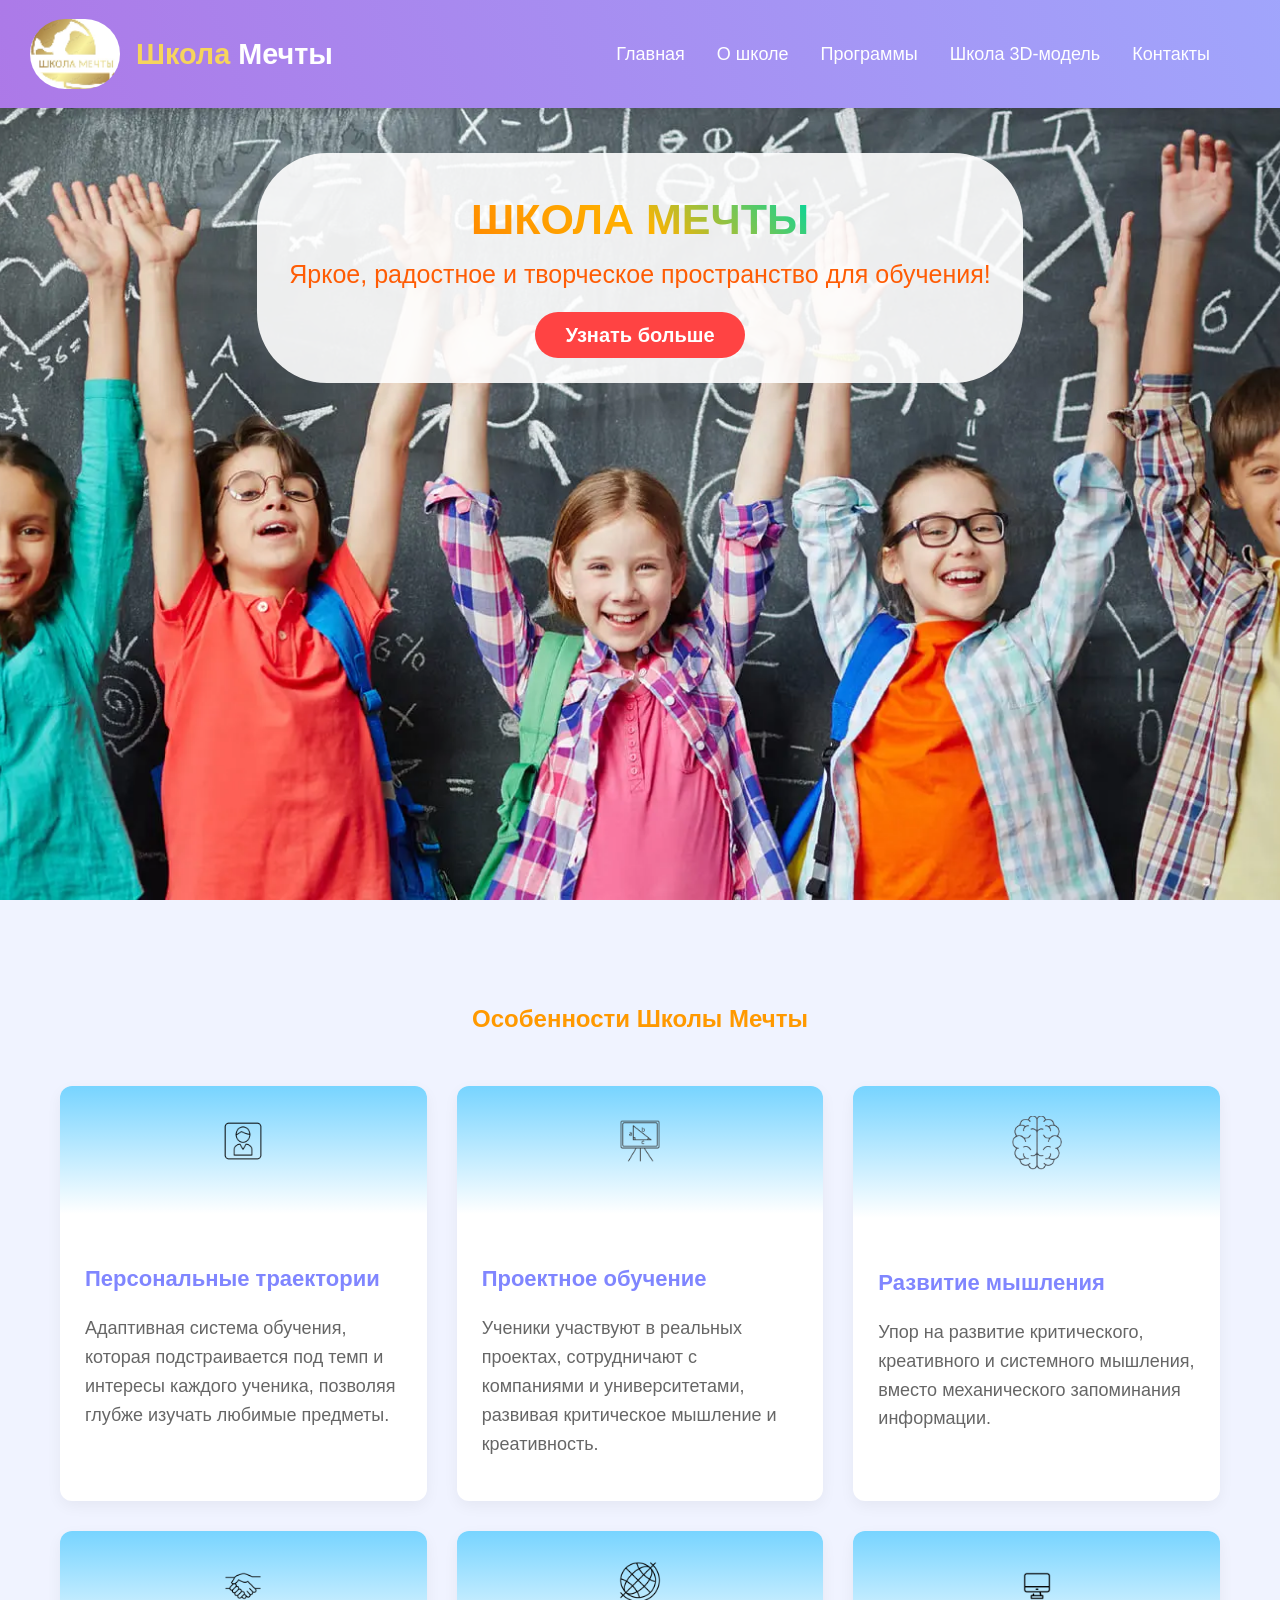
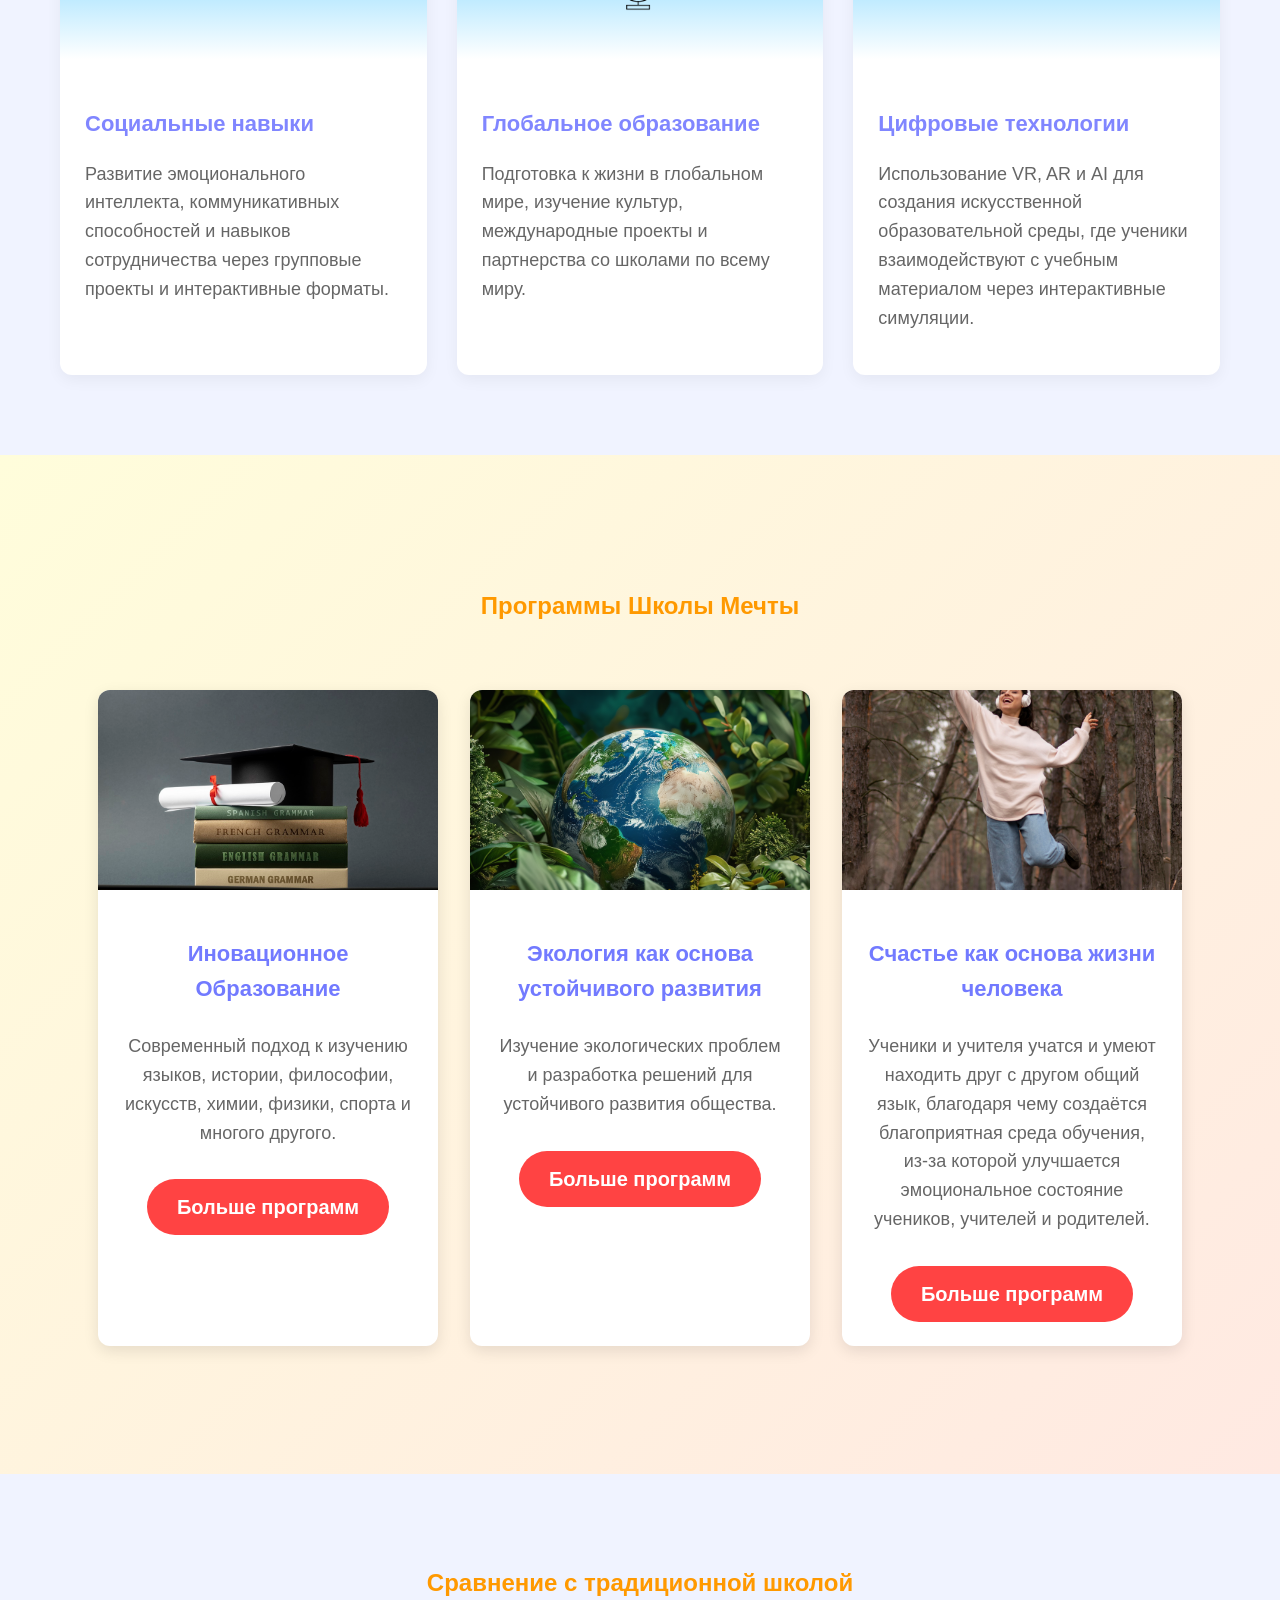
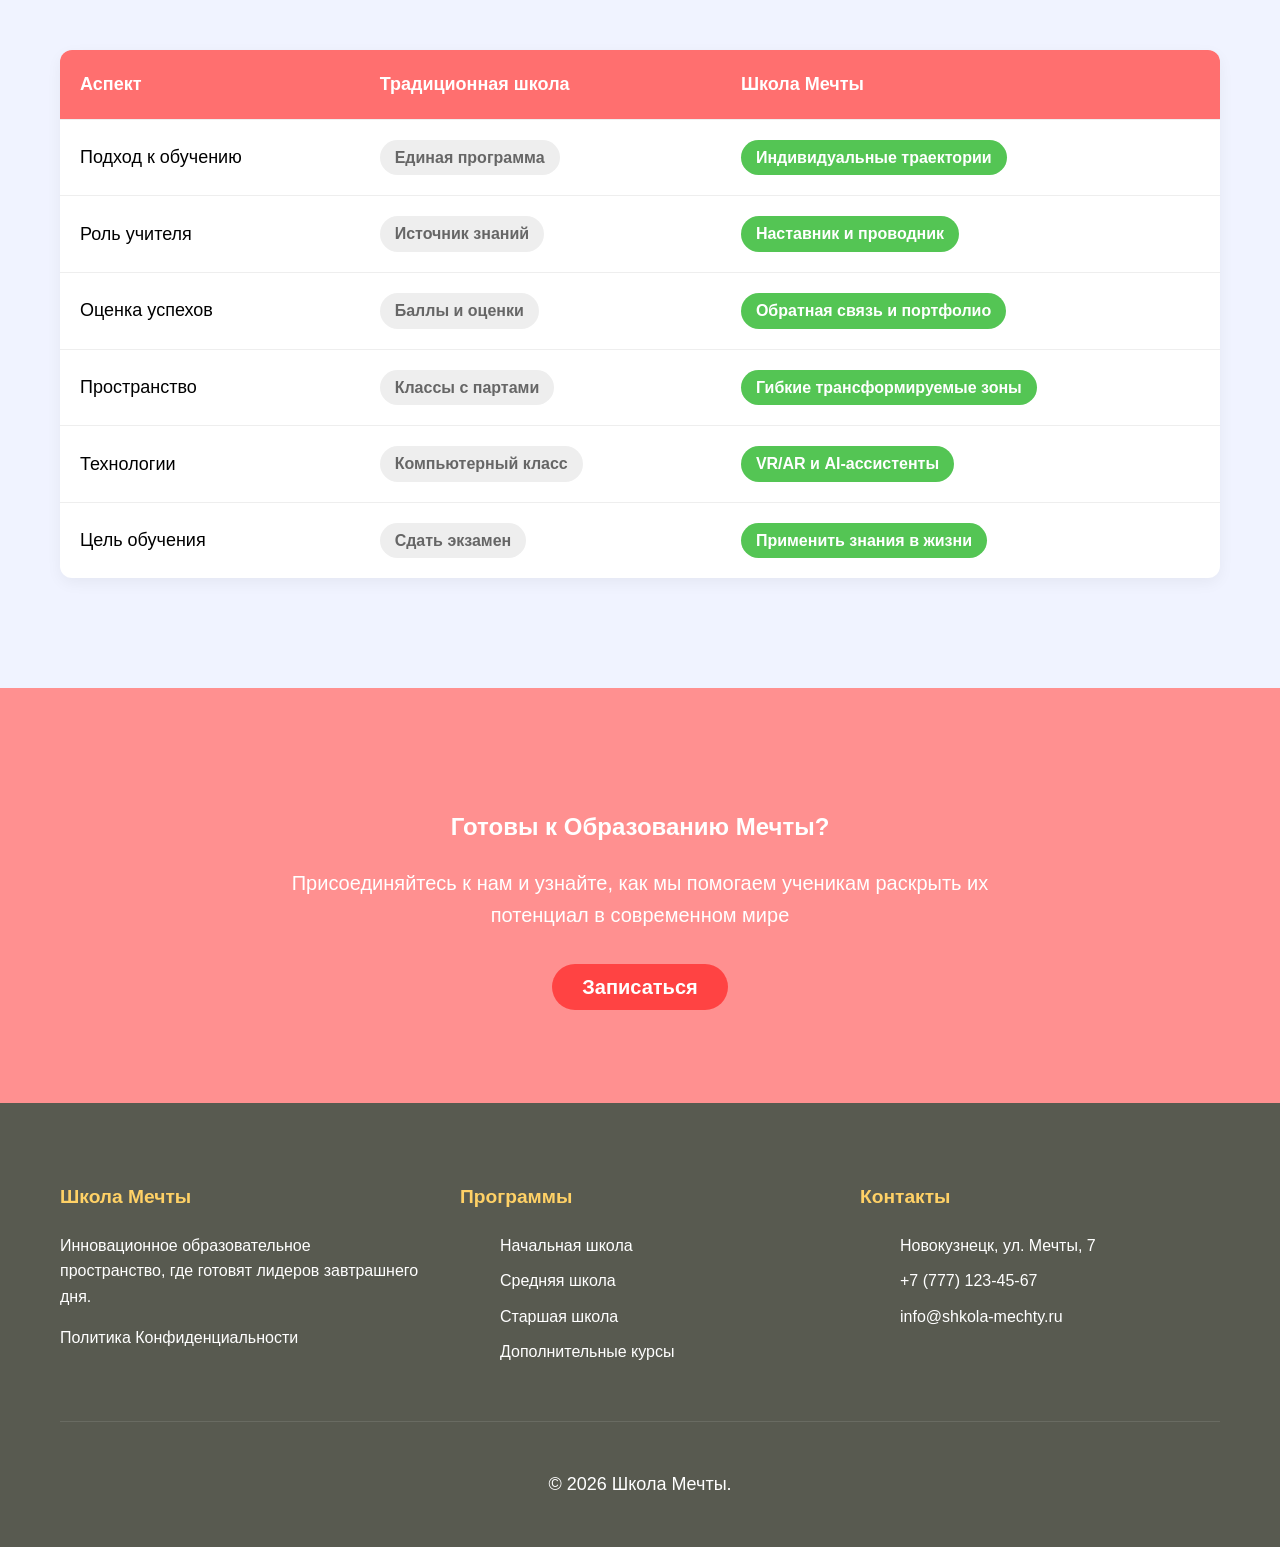
==== index.html @ 1c49cb74 "Add files via upload" ====
<!DOCTYPE html>
<html lang="ru">
<head>
    <meta charset="UTF-8">
    <meta name="viewport" content="width=device-width, initial-scale=1.0">
    <title>Школа Мечты - Яркая и радостная</title>
    <link rel="shortcut icon" href="img/logo.png" type="image/png">
    <link rel="stylesheet" href="styles.css">
</head>
<body>
    <!-- Меню с логотипом -->
    <nav class="navbar">
        <div class="logo">
            <div class="logo-img"></div>
            <div class="logo-text">Школа&nbsp;<span>Мечты</span></div>
        </div>
        
        <ul class="nav-links">
            <li><a href="#">Главная</a></li>
            <li><a href="about-us.html">О школе</a></li>
            <li><a href="programs.html">Программы</a></li>
            <li><a href="school3d.html" target="_blank">Школа 3D-модель</a></li>
            <li><a href="#footer">Контакты</a></li>
        </ul>
        
        <div class="menu-toggle">
            <span></span>
            <span></span>
            <span></span>
        </div>
    </nav>
    
    <section class="hero">
        <!-- Изображение Школы Мечты -->
        <img src="img/fon.webp" alt="Школа Мечты" class="hero-image" id="parallax-image">
        
        <div class="hero-content">
            <h1>ШКОЛА МЕЧТЫ</h1>
            <p class="subtitle">Яркое, радостное и творческое пространство для обучения!</p>
            <a class="button" href="#features">Узнать больше</a>
        </div>
    </section>

        <!-- Особенности -->
    <section id="features" class="features">
        <div class="container">
            <h1 class="section-title">Особенности <span>Школы Мечты</span></h1>
            <div class="features-grid">
                
                <div class="feature-card">
                    <div class="feature-icon">
                        <img src="img/uchitel.png" alt="">
                    </div>
                    <div class="feature-content">

                        <h3>Персональные траектории</h3>
                        <p>Адаптивная система обучения, которая подстраивается под темп и интересы каждого ученика, позволяя глубже изучать любимые предметы.</p>
                    </div>
                </div>
                
                <div class="feature-card">
                    <div class="feature-icon">
                        <img src="img/choeto.png" alt="">
                    </div>
                    <div class="feature-content">
                        <h3>Проектное обучение</h3>
                        <p>Ученики участвуют в реальных проектах, сотрудничают с компаниями и университетами, развивая критическое мышление и креативность.</p>
                    </div>
                </div>

                <div class="feature-card">
                    <div class="feature-icon">
                        <img src="img/mozgi.png" alt="">
                    </div>
                    <div class="feature-content">
                        <h3>Развитие мышления</h3>
                        <p>Упор на развитие критического, креативного и системного мышления, вместо механического запоминания информации.</p>
                    </div>
                </div>

                <div class="feature-card">
                    <div class="feature-icon">
                        <img src="img/nogopozhatie.png" alt="">
                    </div>
                    <div class="feature-content">
                        <h3>Социальные навыки</h3>
                        <p>Развитие эмоционального интеллекта, коммуникативных способностей и навыков сотрудничества через групповые проекты и интерактивные форматы.</p>
                    </div>
                </div>

                <div class="feature-card">
                    <div class="feature-icon">
                        <img src="img/globus.png" alt="">
                    </div>
                    <div class="feature-content">
                        <h3>Глобальное образование</h3>
                        <p>Подготовка к жизни в глобальном мире, изучение культур, международные проекты и партнерства со школами по всему миру.</p>
                    </div>
                </div>


                <div class="feature-card">
                    <div class="feature-icon">
                       <img src="img/komputer.png" alt="">
                    </div>
                    <div class="feature-content">
                        <h3>Цифровые технологии</h3>
                        <p>Использование VR, AR и AI для создания искусственной образовательной среды, где ученики взаимодействуют с учебным материалом через интерактивные симуляции.</p>
                    </div>
                </div>
            </div>
        </div>
    </section>
    
    <section id="features2">
        <h1 class="section-title">Программы <span>Школы Мечты</span></h1>
        <div class="container2">
            <div class="feature">
            <div class="feature-img">
                <img src="img/obraZOVanie.jpg" alt="STEM программа">
            </div>
            <div class="feature-content2">
                <h3>Иновационное Образование</h3>
                <p>Современный подход к изучению языков, истории, философии, искусств, химии, физики, спорта и многого другого.</p>
                <a class="button" href="programs.html" class="btn">Больше программ</a>
            </div>
        </div>
        <div class="feature">
            <div class="feature-img">
                <img src="img/ecology.jpg" alt="STEM программа">
            </div>
            <div class="feature-content2">
                <h3>Экология как основа устойчивого развития</h3>
                <p>Изучение экологических проблем и разработка решений для устойчивого развития общества.</p>
                <a class="button" href="programs.html" class="btn">Больше программ</a>
            </div>
        </div>
        <div class="feature">
            <div class="feature-img">
                <img src="img/devushka_yoga.jpg" alt="STEM программа">
            </div>
            <div class="feature-content2">
                <h3>Счастье как основа жизни человека</h3>
                <p>Ученики и учителя учатся и умеют находить друг с другом общий язык, благодаря чему создаётся благоприятная среда обучения, из-за которой улучшается эмоциональное состояние учеников, учителей и родителей.</p>
                <a class="button" href="programs.html" class="btn">Больше программ</a>
            </div>
        </div>
        </div>
    </section>

        <!-- Сравнение -->
    <section id="comparison" class="comparison">
        <div class="container">
            <h1 class="section-title">Сравнение с <span>традиционной школой</span></h1>
            
            <table class="comparison-table">
                <tr>
                    <th>Аспект</th>
                    <th>Традиционная школа</th>
                    <th>Школа Мечты</th>
                </tr>
                <tr>
                    <td>Подход к обучению</td>
                    <td><span class="badge badge-old">Единая программа</span></td>
                    <td><span class="badge badge-new">Индивидуальные траектории</span></td>
                </tr>
                <tr>
                    <td>Роль учителя</td>
                    <td><span class="badge badge-old">Источник знаний</span></td>
                    <td><span class="badge badge-new">Наставник и проводник</span></td>
                </tr>
                <tr>
                    <td>Оценка успехов</td>
                    <td><span class="badge badge-old">Баллы и оценки</span></td>
                    <td><span class="badge badge-new">Обратная связь и портфолио</span></td>
                </tr>
                <tr>
                    <td>Пространство</td>
                    <td><span class="badge badge-old">Классы с партами</span></td>
                    <td><span class="badge badge-new">Гибкие трансформируемые зоны</span></td>
                </tr>
                <tr>
                    <td>Технологии</td>
                    <td><span class="badge badge-old">Компьютерный класс</span></td>
                    <td><span class="badge badge-new">VR/AR и AI-ассистенты</span></td>
                </tr>
                <tr>
                    <td>Цель обучения</td>
                    <td><span class="badge badge-old">Сдать экзамен</span></td>
                    <td><span class="badge badge-new">Применить знания в жизни</span></td>
                </tr>
            </table>
        </div>
    </section>

    <!-- Образование Мечты -->
    <section id="contact" class="cta">
        <div class="container">
            <h1>Готовы к Образованию Мечты?</h1>
            <p>Присоединяйтесь к нам и узнайте, как мы помогаем ученикам раскрыть их потенциал в современном мире</p>
            <a href="#" class="button">Записаться</a>
        </div>
    </section>
    
    <footer id="footer">
        <div class="container">
            <div class="footer-content">
                <div class="footer-column">
                    <h3>Школа Мечты</h3>
                    <p>Инновационное образовательное пространство, где готовят лидеров завтрашнего дня.</p>
                    <div class="PP">
                        <a href="https://disk.yandex.ru/d/dV45PSQW5V2rdw">Политика Конфиденциальности</a>
                    </div>
                </div>
                
                <div class="footer-column">
                    <h3>Программы</h3>
                    <ul>
                        <li><a href="#">Начальная школа</a></li>
                        <li><a href="#">Средняя школа</a></li>
                        <li><a href="#">Старшая школа</a></li>
                        <li><a href="#">Дополнительные курсы</a></li>
                    </ul>
                </div>
                
                <div class="footer-column">
                    <h3>Контакты</h3>
                    <ul>
                        <li><i class="fas fa-map-marker-alt"></i> Новокузнецк, ул. Мечты, 7</li>
                        <li><i class="fas fa-phone"></i> +7 (777) 123-45-67</li>
                        <li><i class="fas fa-envelope"></i> info@shkola-mechty.ru</li>
                    </ul>
                </div>
            </div>
            
            <div class="copyright">
                <p>© 2026 Школа Мечты.</p>
            </div>
        </div>
    </footer>

    <script src="script.js"></script>
</body>
</html>
---- styles.css ----
*{
    box-sizing: border-box;
}

html {
    scroll-behavior: smooth;
}

body {
    font-family: 'Comic Sans MS', cursive, sans-serif;
    margin: 0;
    padding: 0;
    line-height: 1.6;
}

/* Стили для меню */
.navbar {
    position: fixed;
    top: 0;
    display: flex;
    justify-content: space-between;
    align-items: center;
    background: white;
    height: 12vh;
    width: 100%;
    background: linear-gradient(70deg, #9d60e3d7, #8f94fbd7);
    box-shadow: 0 2px 10px rgba(0, 0, 0, 0.1);
    z-index: 10;
}

.logo {
    display: flex;
    align-items: center;
    margin: 0 30px;
}

.logo-img {
    width: 90px;
    height: 70px;
    margin-right: 16px;
    border-radius: 52px;
    background-image: url(img/logo.png);
    background-size: cover;
    background-position: center;
    background-repeat: no-repeat;
    /* border-radius: 50%;
    background: linear-gradient(135deg, #dce3b3, #fff700);

    display: flex;
    align-items: center;
    justify-content: center;
    color: white;
    font-weight: 700;
    font-size: 25px;
    text-shadow: 2px 2px 3px rgba(0,0,0,0.2);
    -webkit-box-shadow: 4px 4px 8px 0px rgba(34, 60, 80, 0.2);
    -moz-box-shadow: 4px 4px 8px 0px rgba(34, 60, 80, 0.2);
    box-shadow: 4px 4px 8px 0px rgba(255, 255, 0, 0.7); */
}

.logo-text {
    color: #f6d45d;
    font-size: 1.8rem;
    font-weight: 700;
    display: flex;
    align-items: center;
}

.logo-text span {
    color: #ffffff;
}

.nav-links {
    display: flex;
    justify-content: center;
    flex-wrap: wrap;
    list-style: none;
    margin: 25px 70px 25px 0;
    font-size: 18px;
}

.nav-links li {
    margin-left: 2rem;
}

.nav-links a {
    color: white;
    text-decoration: none;
    font-weight: 500;
    transition: color 0.3s;
}

.nav-links a:hover {
    color: #fff700;
}

.menu-toggle {
    display: none;
    flex-direction: column;
    cursor: pointer;
    margin: 0 30px;
}

.menu-toggle span {
    width: 25px;
    height: 3px;
    background: #fff700;
    margin: 3px 0;
    border-radius: 2px;
    transition: all 0.3s ease;
}

.hero {
    position: relative;
    margin-top: 12vh;
    height: 88vh;
    display: flex;
    align-items: flex-end;
    justify-content: center;
    text-align: center;
    color: white;
    overflow: hidden;
    background-color: #fdff7a;
}

.hero-image {
    position: absolute;
    height: 100%;
}

.hero-content {
    position: absolute;
    top: 25px;
    max-width: 900px;
    padding: 2rem;
    margin: 20px;
    background: rgba(255, 255, 255, 0.9);
    border-radius: 70px;
    z-index: 1;
}

.hero-content h1 {
    font-size: 43px;
    margin-top: 0;
    margin-bottom: 0;
    background: linear-gradient(45deg, #ff0033, #ff8a00, #ffb300, #00d69d, #0087b4);
    -webkit-background-clip: text;
    background-clip: text;
    color: transparent;
    animation: rainbow 7s linear infinite;
}

@keyframes rainbow {
    0% { background-position: 0% 50%; }
    100% { background-position: 200% 50%; }
}

.subtitle {
    font-size: 25px;
    margin-top: 0;
    font-weight: 500;
    color: #ff5c04;
}

.button {
    background: #ff4343;
    color: white;
    border: none;
    padding: 12px 30px;
    font-size: 20px;
    border-radius: 50px;
    cursor: pointer;
    transition: all 0.3s ease;
    margin-top: 1rem;
    font-size: 20px;
    font-weight: 700;
    text-decoration: none;
    align-self:flex-end;
}

.button:hover {
    background: #ff2222;
    box-shadow: 0 10px 20px rgba(255, 0, 0, 0.2);
}

/* Features Section */
.container {
    max-width: 1200px;
    margin: 0 auto;
    padding: 0 20px;
}

.features {
    padding: 80px 0;
    background: #f0f3ff;
}

.features-grid {
    display: grid;
    grid-template-columns: repeat(auto-fit, minmax(300px, 1fr));
    gap: 30px;
}

.feature-card {
    background: white;
    border-radius: 12px;
    overflow: hidden;
    transition: transform 0.3s ease, box-shadow 0.3s ease;
    box-shadow: 0 5px 15px rgba(0, 0, 0, 0.05);
}

.feature-card:hover {
    transform: translateY(-10px);
    box-shadow: 0 15px 30px rgba(0, 0, 0, 0.1);
}

.feature-icon {
    color: white;
    font-size: 2.5rem;
    padding: 30px;
    text-align: center;
    background: linear-gradient(#77d4ff, white)
    
}

.feature-content {
    padding: 25px;
    font-size: 18px;
}

.feature-content h3 {
    margin-bottom: 15px;
    color:hsl(237, 100%, 75%);
    font-size: 22px;
}

.feature-content p {
    color: #666;
}

.section-title {
    color:#ff9900
}

#features2 {
    display: flex;
    flex-direction: column;
    padding: 7rem 2rem;
    background: linear-gradient(135deg, #fffddb 0%, #ffe9e2 100%);
}

.container2 {
    display: flex;
    flex-wrap: wrap;
    justify-content: center;
}

.feature {
    width: 340px;
    margin: 1rem;
    background: white;
    border-radius: 12px;
    box-shadow: 0 5px 15px rgba(0, 0, 0, 0.1);
    transition: transform 0.3s ease;
    overflow: hidden;
}

.feature:hover {
    transform: translateY(-10px);
}

.feature-img {
    height: 200px;
    overflow: hidden;
}

.feature-img img {
    width: 100%;
    height: 100%;
    object-fit: cover;
    transition: transform 0.5s;
}

.feature-content2 {
    padding: 1.5rem;
    display: flex;
    flex-wrap: wrap;
    align-items:flex-start;
    justify-content: center;
    text-align: center;
    font-size: 18px;
}

.feature-icon img {
    width: 50px;
}

.feature h3 {
    margin-bottom: 0.5rem;
    color:#727aff;
    font-size: 22px;
}

.feature p {
    margin-bottom: 1rem;
    color: #666;
}

.programs {
    padding: 5rem 2rem;
}

.section-title {
    text-align: center;
    margin-bottom: 3rem;
}

.section-title h1 {
    margin-top: 70px;
}

.section-title p {
    color: #666;
    max-width: 700px;
    margin: 0 auto;
}

.cards {
    display: grid;
    grid-template-columns: repeat(auto-fit, minmax(300px, 1fr));
    gap: 2rem;
    padding: 30px;
}

.card {
    background: white;
    border-radius: 10px;
    overflow: hidden;
    box-shadow: 0 5px 15px rgba(0, 0, 0, 0.1);
    transition: transform 0.3s, box-shadow 0.3s;
}

.card:hover {
    transform: translateY(-10px);
    box-shadow: 0 15px 30px rgba(0, 0, 0, 0.2);
}

.card-img {
    height: 200px;
    overflow: hidden;
    
}

.card-img img {
    width: 100%;
    height: 100%;
    object-fit: cover;
    transition: transform 0.5s;
}

.card-content {
    padding: 1.5rem;
    display: flex;
    flex-wrap: wrap;
    align-items:flex-start;
    justify-content: center;
    text-align: center;
    font-size: 18px;
}

.card-content h3 {
    color:#8f94fb;
    font-size: 22px;
    margin-bottom: 0.5rem;
}

.card-content p {
    margin-bottom: 1rem;
    color: #666;
    font-size: 18px;
}

.card-content a {

}

/* Comparison Section */
.container h1 {
    color:#ff9900
}

.comparison {
    padding: 70px 0;
    background: #f0f3ff;
}

.comparison-table {
    width: 100%;
    border-collapse: collapse;
    margin: 40px 0;
    background: white;
    border-radius: 12px;
    overflow: hidden;
    font-size: 18px;
    box-shadow: 0 5px 15px rgba(0, 0, 0, 0.05);
}

.comparison-table th, .comparison-table td {
    padding: 20px;
    text-align: left;
    border-bottom: 1px solid #eee;
}

.comparison-table th {
    background: rgb(255, 111, 111);
    color: white;
    font-weight: 600;
}

.comparison-table tr:last-child td {
    border-bottom: none;
}

.badge {
    display: inline-block;
    padding: 5px 15px;
    border-radius: 50px;
    font-size: 16px;
    font-weight: 600;
}

.badge-new {
    background: rgb(84, 197, 84);
    color: white;
}

.badge-old {
    background: #eee;
    color: #666;
}

/* CTA Section */
.cta {
    padding: 100px 0;
    text-align: center;
    background: #ff9090;
}

.cta h1 {
    margin-bottom: 20px;
    color: #ffffff;
}

.cta p {
    font-size: 20px;
    max-width: 700px;
    margin: 0 auto 40px;
    color: #ffffff;;
}

footer {
            background: rgb(88, 90, 80);
            color: rgb(255, 255, 255);
            padding: 60px 0 30px;
        }
        
        .footer-content {
            display: grid;
            grid-template-columns: repeat(auto-fit, minmax(250px, 1fr));
            gap: 40px;
            margin-bottom: 40px;
        }
        
        .footer-column h3 {
            font-size: 1.2rem;
            margin-bottom: 20px;
            color: #ffd166;
        }
        
        .footer-column ul {
            list-style: none;
        }
        
        .footer-column ul li {
            margin-bottom: 10px;
        }
        
        .footer-column a {
            color: #ffffff;
            text-decoration: none;
            transition: color 0.3s ease;
        }
        
        .footer-column a:hover {
            color: white;
        }
        
        .pp {
            display: flex;
            gap: 15px;
            margin-top: 20px;
        }
        
        .pp a {
            display: flex;
            align-items: center;
            justify-content: center;
            width: 40px;
            height: 40px;
            border-radius: 50%;
            background: rgba(255, 255, 255, 0.1);
            color: white;
            transition: all 0.3s ease;
        }
        
        .pp a:hover {
            background: var(--primary);
            transform: translateY(-3px);
        }
        
        .copyright {
            text-align: center;
            padding-top: 30px;
            border-top: 1px solid rgba(255, 255, 255, 0.1);
            color: #ffffff;
            font-size: 18px;
        }


/* Адаптивность — Планшеты */
@media (max-width: 992px) {
    .logo-text {
        font-size: 1.4rem;
    }

    .nav-links {
        margin-right: 30px;
        font-size: 16px;
    }

    .nav-links li {
        margin-left: 1.2rem;
    }
    
    .hero-content h1 {
        font-size: 36px;
    }
    
    .subtitle {
        font-size: 22px;
    }
    
    .section-title h1 {
        margin-top: 40px;
        font-size: 32px;
    }
    
    .features {
        padding: 60px 0;
    }

    #features2 {
        padding: 5rem 1.5rem;
    }

    .programs {
        padding: 4rem 1.5rem;
    }

    .comparison {
        padding: 50px 0;
    }

    .cta {
        padding: 70px 0;
    }

    .cta h1 {
        font-size: 32px;
    }
}

/* Адаптивность — Мобильные */
@media (max-width: 768px) {
    .nav-links {
        position: fixed;
        top: 60px;
        left: -100%;
        width: 100%;
        height: calc(100vh - 60px);
        background: linear-gradient(70deg, #9d60e3, #8f94fb);
        flex-direction: column;
        align-items: center;
        padding: 2rem 0;
        margin: 0;
        transition: left 0.4s ease;
        overflow-y: auto;
    }

    .nav-links.active {
        left: 0;
    }

    .nav-links li {
        margin: 1rem 0;
    }

    .nav-links a {
        font-size: 20px;
    }

    .menu-toggle {
        display: flex;
        margin: 0 25px;
    }

    .menu-toggle.active span:nth-child(1) {
        transform: translateY(9px) rotate(45deg);
    }

    .menu-toggle.active span:nth-child(2) {
        opacity: 0;
    }

    .menu-toggle.active span:nth-child(3) {
        transform: translateY(-9px) rotate(-45deg);
    }

    .hero {
        margin-top: 60px;
        height: auto;
        min-height: calc(100vh - 60px);
        align-items: center;
        padding: 20px;
    }

    .hero-image {
        position: absolute;
        height: 100%;
        width: auto;
        max-width: none;
        left: 0;
        animation: heroSlide 20s linear infinite alternate;
    }

    @keyframes heroSlide {
        0% {
            transform: translateX(0);
        }
        100% {
            transform: translateX(calc(-100% + 100vw));
        }
    }

    .hero-content {
        position: absolute;
        top: unset;
        bottom: 12px;
        max-width: 100%;
        padding: 1.5rem;
        margin: 0;
        z-index: 2;
    }

    .hero-content h1 {
        font-size: 30px;
    }

    .subtitle {
        font-size: 20px;
        font-weight: 700;
    }

    .button {
        font-size: 18px;
    }

    .features {
        padding: 50px 0;
    }

    .section-title {
        font-size: 28px;
        margin-bottom: 2rem;
    }

    .section-title h1 {
        margin-top: 20px;
        font-size: 28px;
    }

    .features-grid {
        grid-template-columns: 1fr;
        gap: 20px;
        padding: 0 10px;
    }

    .feature-card {
        border-radius: 16px;
    }

    .feature-icon {
        padding: 20px;
        font-size: 2rem;
    }

    .feature-content {
        padding: 20px;
        font-size: 16px;
    }

    .feature-content h3 {
        font-size: 20px;
    }

    #features2 {
        padding: 3rem 1rem;
    }

    .container2 {
        padding: 0 10px;
    }

    .feature {
        width: 100%;
        margin: 0.5rem 0;
    }

    .feature-content2 {
        padding: 1.2rem;
        font-size: 16px;
    }

    .feature-content2 h3 {
        font-size: 20px;
    }

    .programs {
        padding: 3rem 1rem;
    }

    .cards {
        grid-template-columns: 1fr;
        gap: 1.5rem;
        padding: 15px 0;
    }

    .card-img {
        height: 180px;
    }

    .card-content {
        padding: 1.2rem;
        font-size: 16px;
    }

    .card-content h3 {
        font-size: 20px;
    }

    .comparison {
        padding: 40px 0;
    }

    .comparison-table {
        font-size: 14px;
        margin: 20px 0;
    }

    .comparison-table th,
    .comparison-table td {
        padding: 12px 8px;
    }

    .comparison-table thead {
        display: none;
    }

    .comparison-table tr {
        display: flex;
        flex-direction: column;
        border: 1px solid #eee;
        border-radius: 10px;
        margin-bottom: 12px;
        overflow: hidden;
        background: white;
    }

    .comparison-table td {
        display: flex;
        justify-content: space-between;
        align-items: center;
        border-bottom: 1px solid #f0f0f0;
        gap: 8px;
    }

    .comparison-table td:first-child {
        background: rgb(255, 111, 111);
        color: white;
        font-weight: 600;
        font-size: 15px;
        justify-content: center;
    }

    .comparison-table td:first-child::before {
        content: '';
    }

    .comparison-table td:nth-child(2)::before {
        content: '❌ Традиционная:';
        color: #999;
        white-space: nowrap;
        flex-shrink: 0;
    }

    .comparison-table td:nth-child(3)::before {
        content: '✅ Школа Мечты:';
        color: #4caf50;
        white-space: nowrap;
        flex-shrink: 0;
    }

    .badge {
        text-align: right;
    }

    .cta {
        padding: 60px 20px;
    }

    .cta h1 {
        font-size: 26px;
    }

    .cta p {
        font-size: 18px;
    }

    footer {
        padding: 40px 0 20px;
    }

    .footer-content {
        gap: 30px;
        margin-bottom: 30px;
    }

    .footer-column h3 {
        font-size: 1.1rem;
        margin-bottom: 15px;
    }

    .copyright {
        padding-top: 20px;
        font-size: 16px;
    }
}

/* Адаптивность — Маленькие мобильные */
@media (max-width: 480px) {
    .logo-img {
        width: 75px;
        height: 58px;
    }

    .logo-text {
        font-size: 1.2rem;
    }

    .section-title h1 {
        font-size: 24px;
    }

    .feature-content h3 {
        font-size: 18px;
    }

    .card-content h3 {
        font-size: 18px;
    }

    .cta h1 {
        font-size: 22px;
    }

    .cta p {
        font-size: 16px;
    }
}
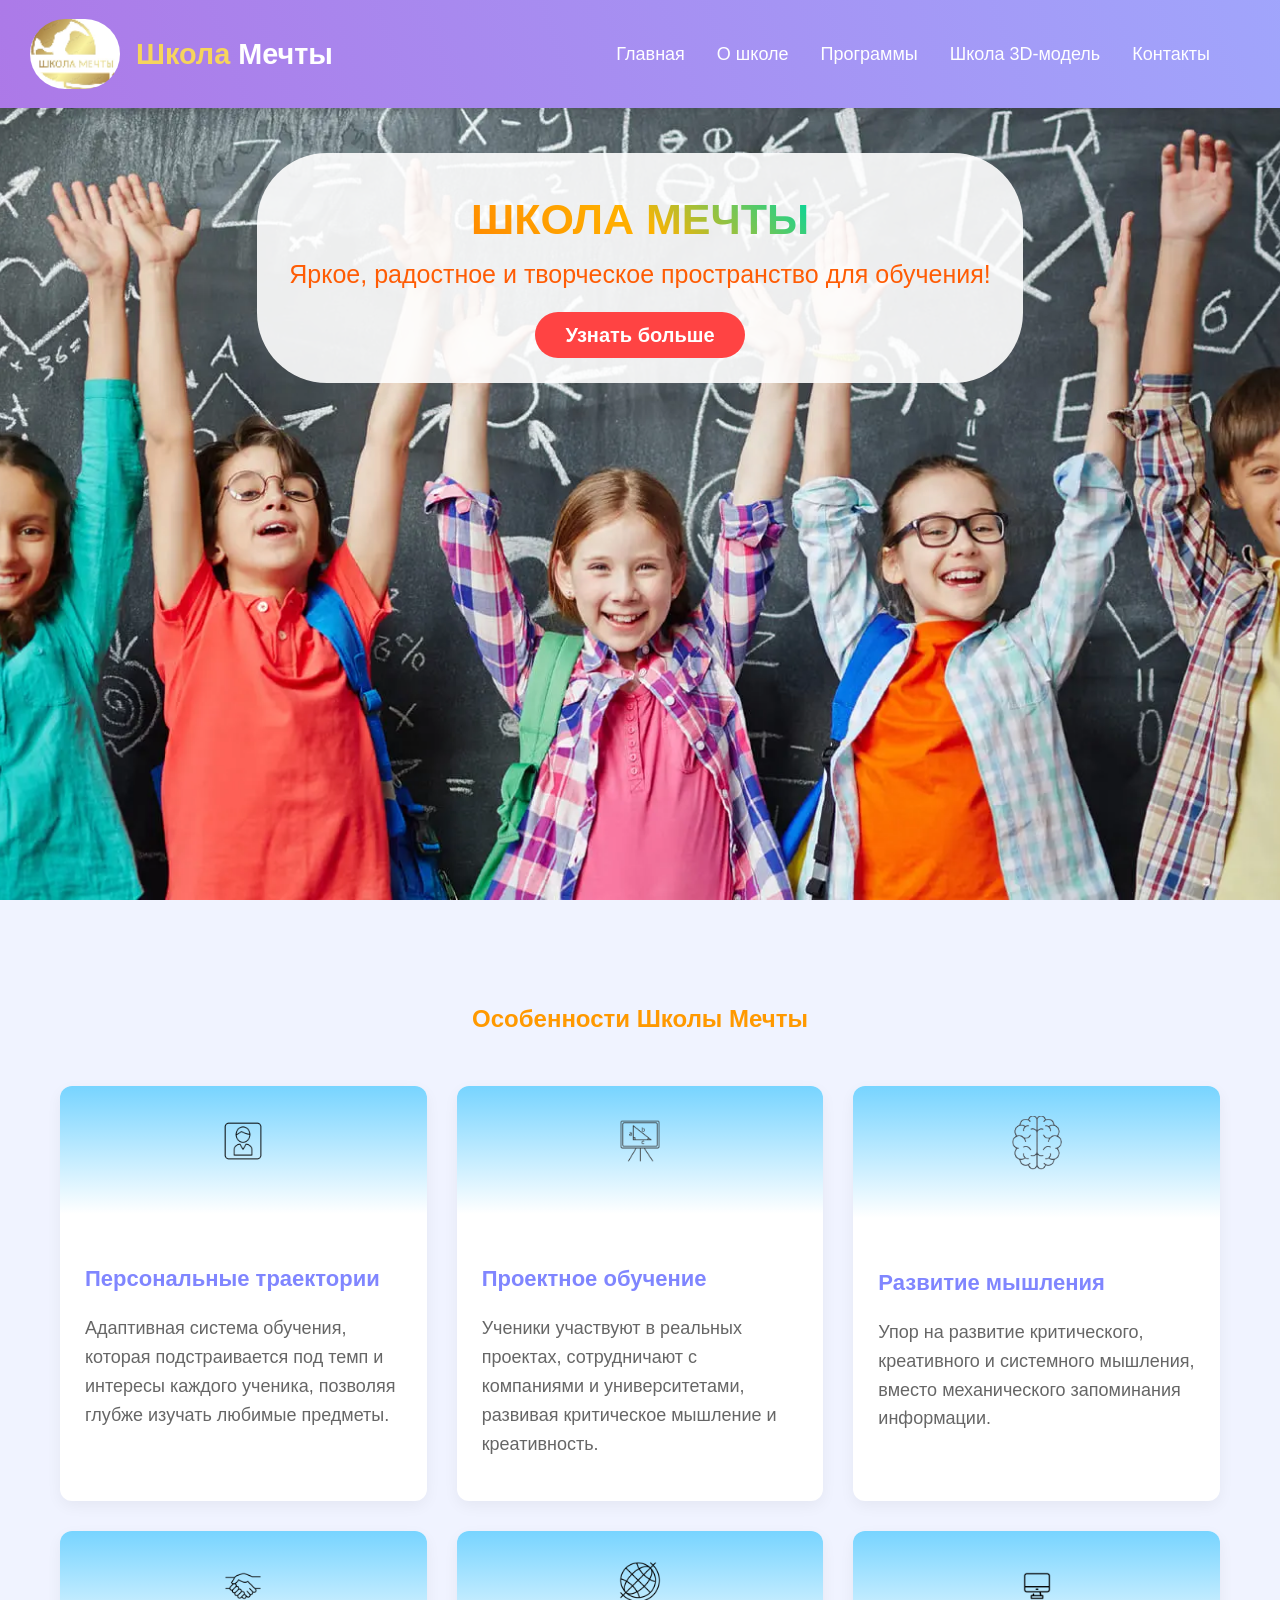
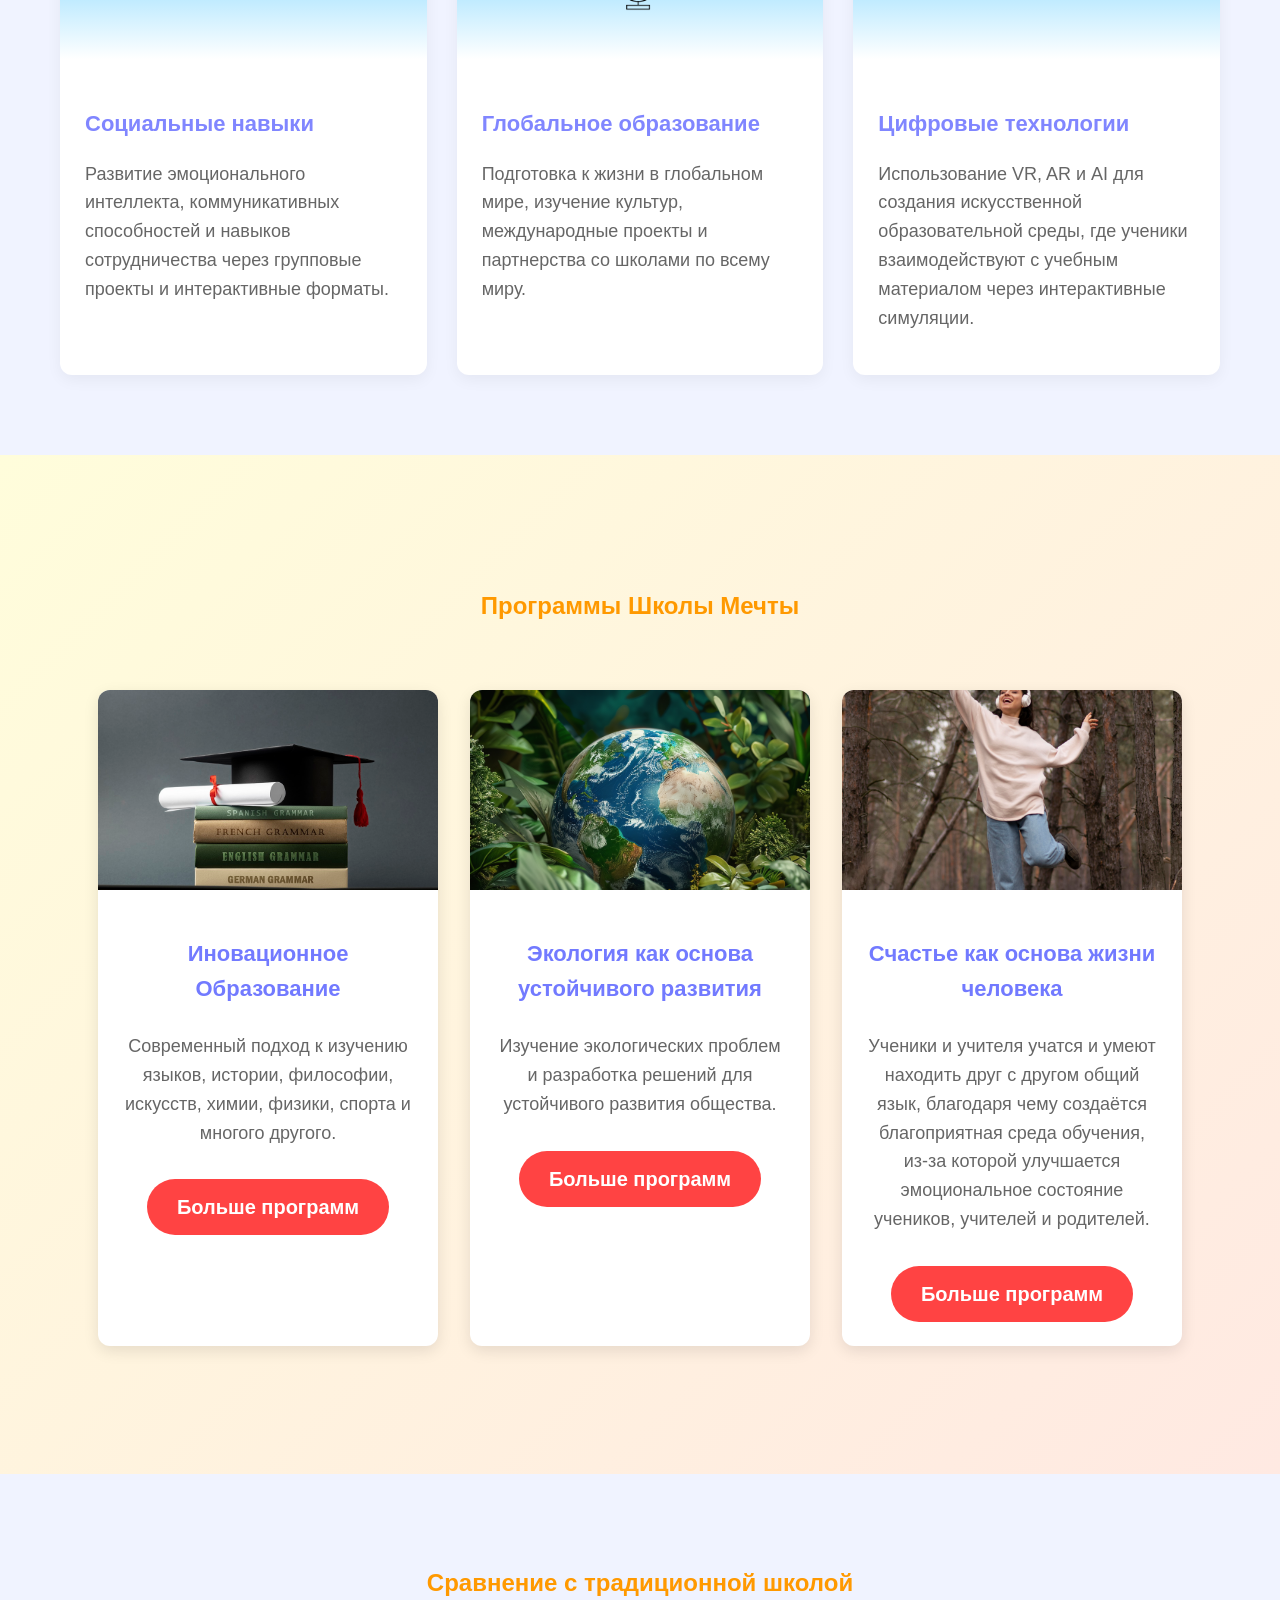
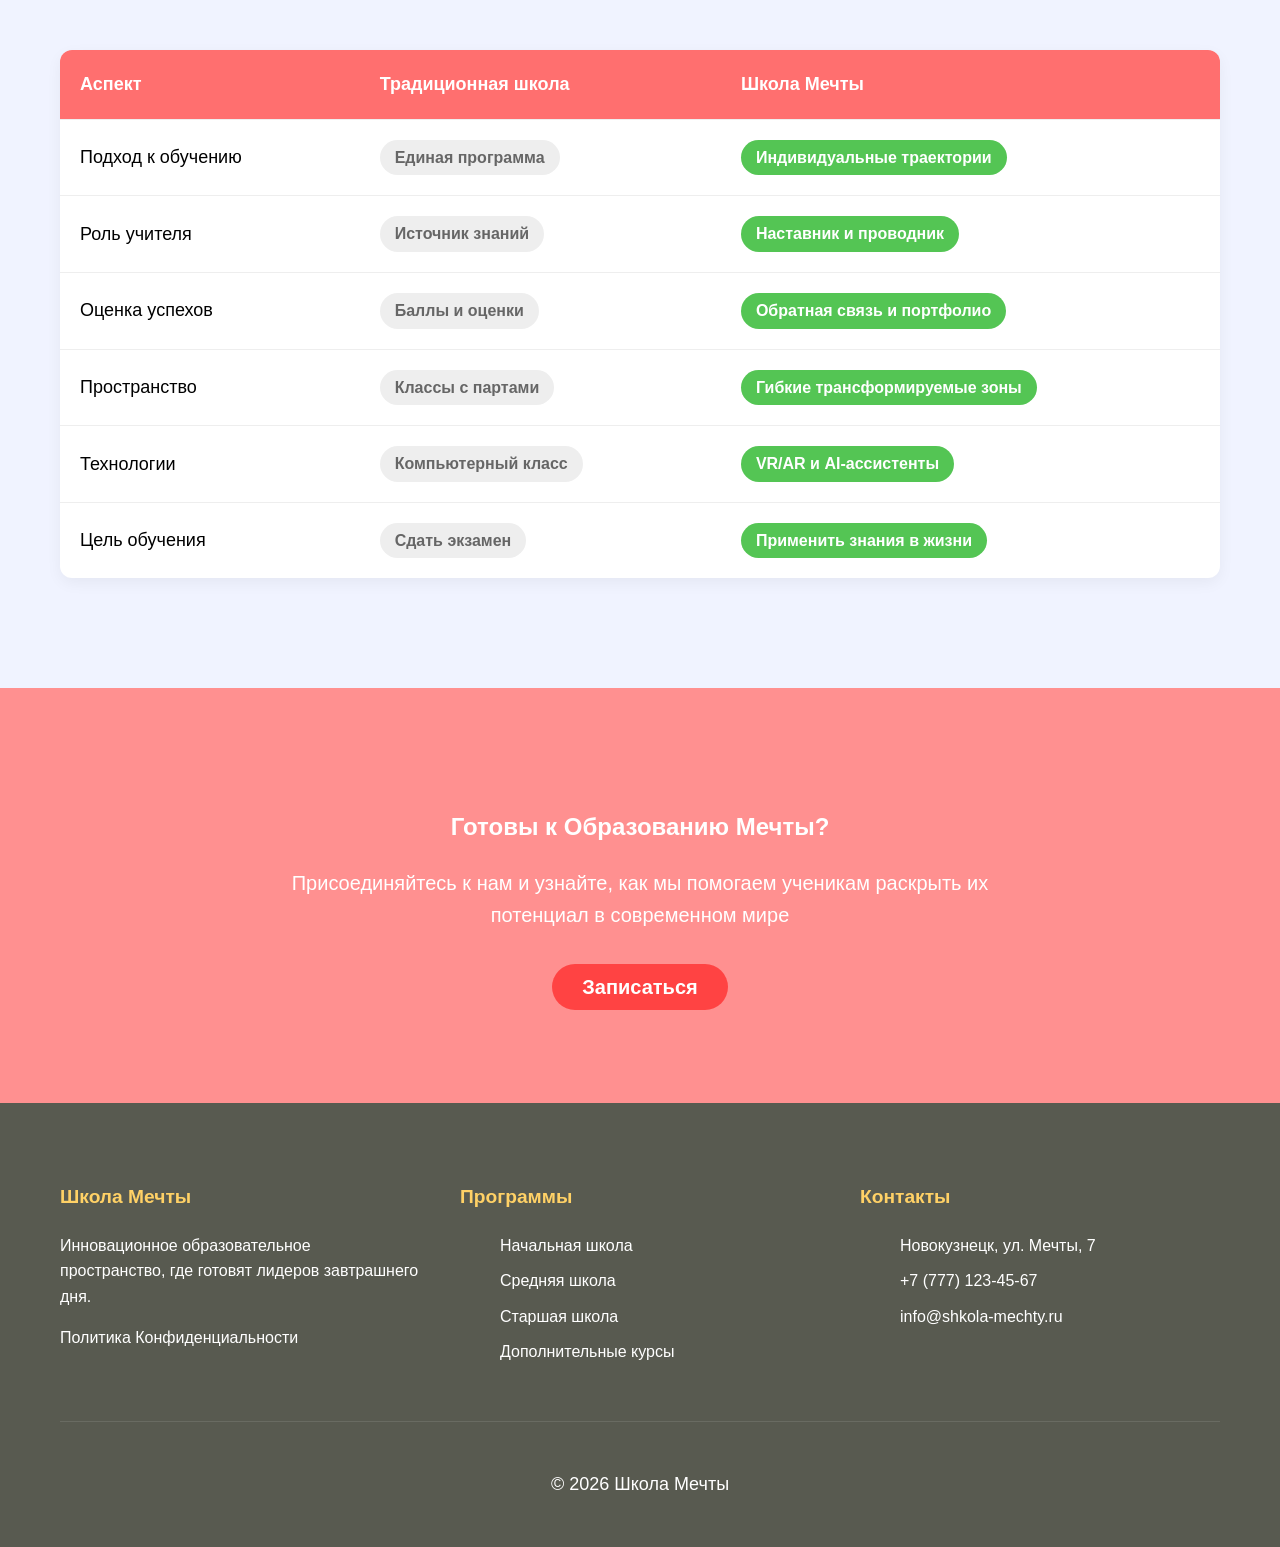
==== commit c4649cf8: "Update index.html" ====
--- a/index.html
+++ b/index.html
@@ -234,11 +234,11 @@
             </div>
             
             <div class="copyright">
-                <p>© 2026 Школа Мечты.</p>
+                <p>© 2026 Школа Мечты</p>
             </div>
         </div>
     </footer>
 
     <script src="script.js"></script>
 </body>
-</html>+</html>
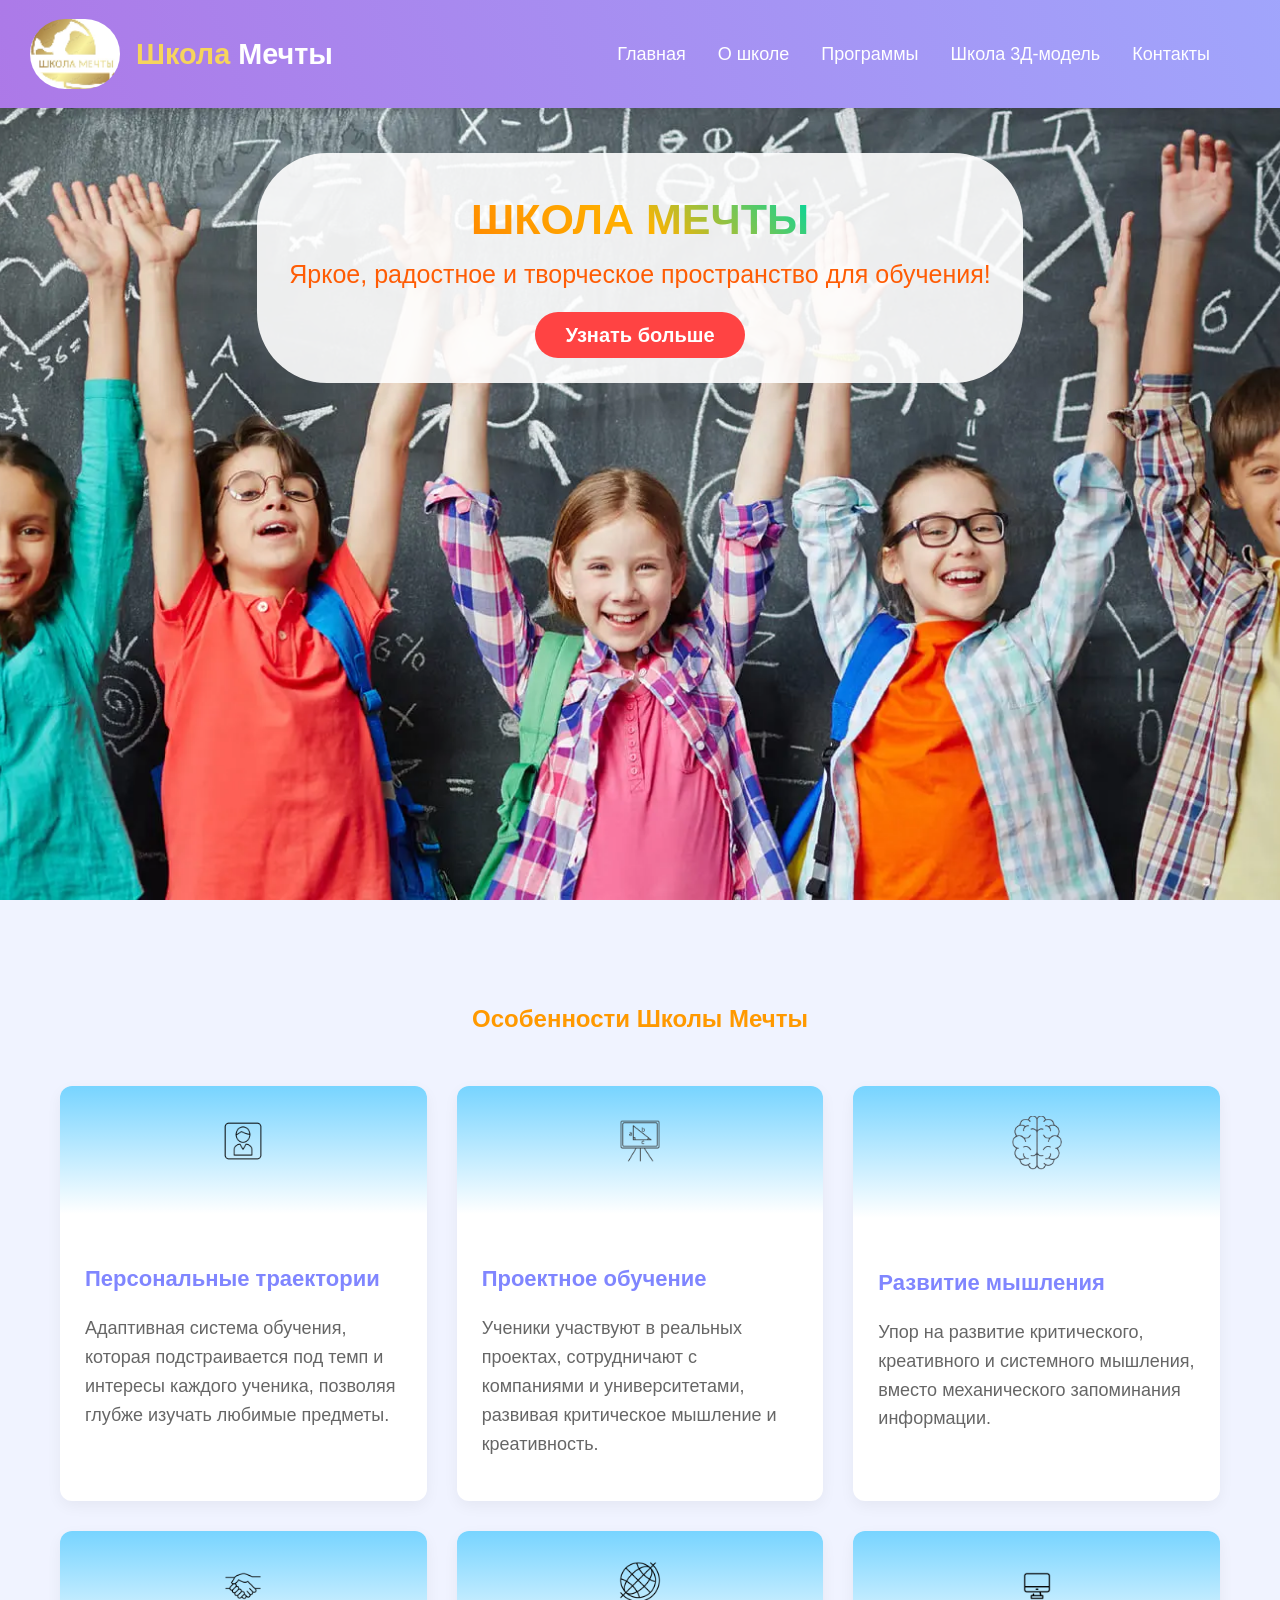
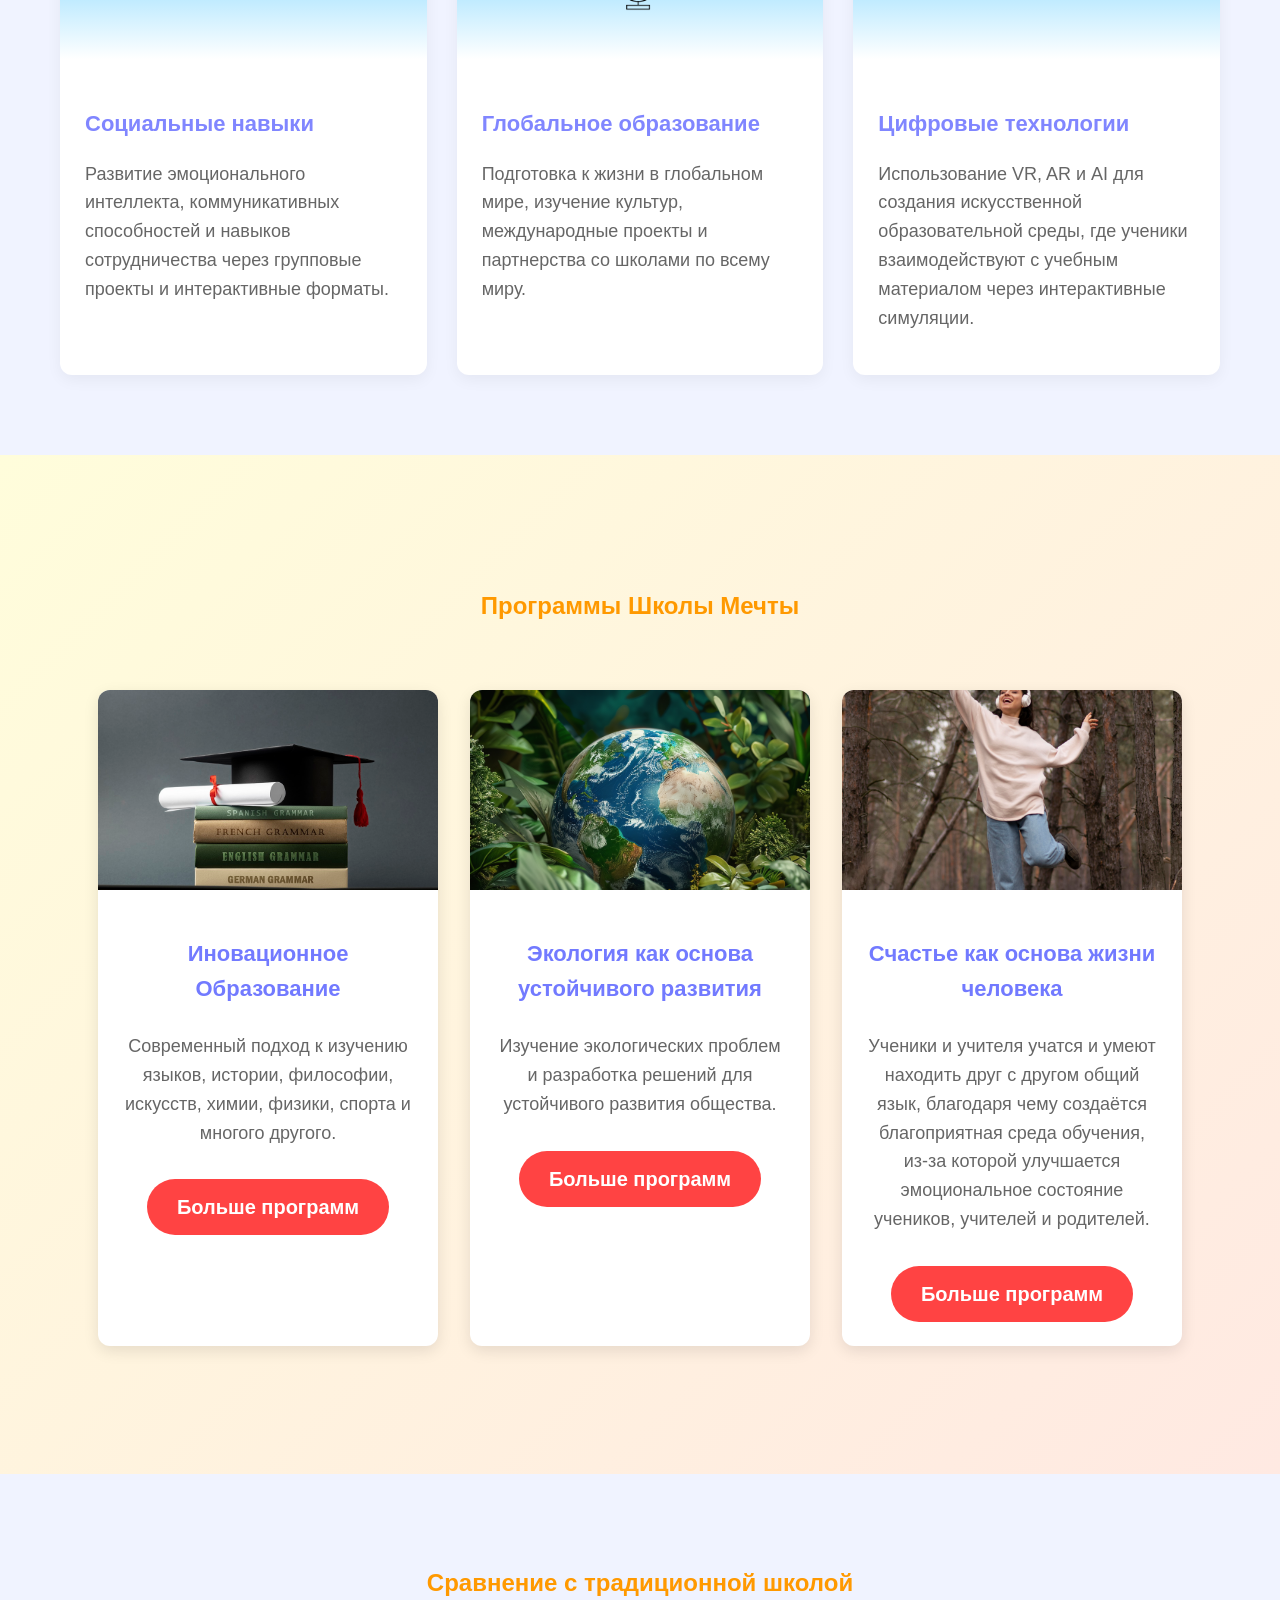
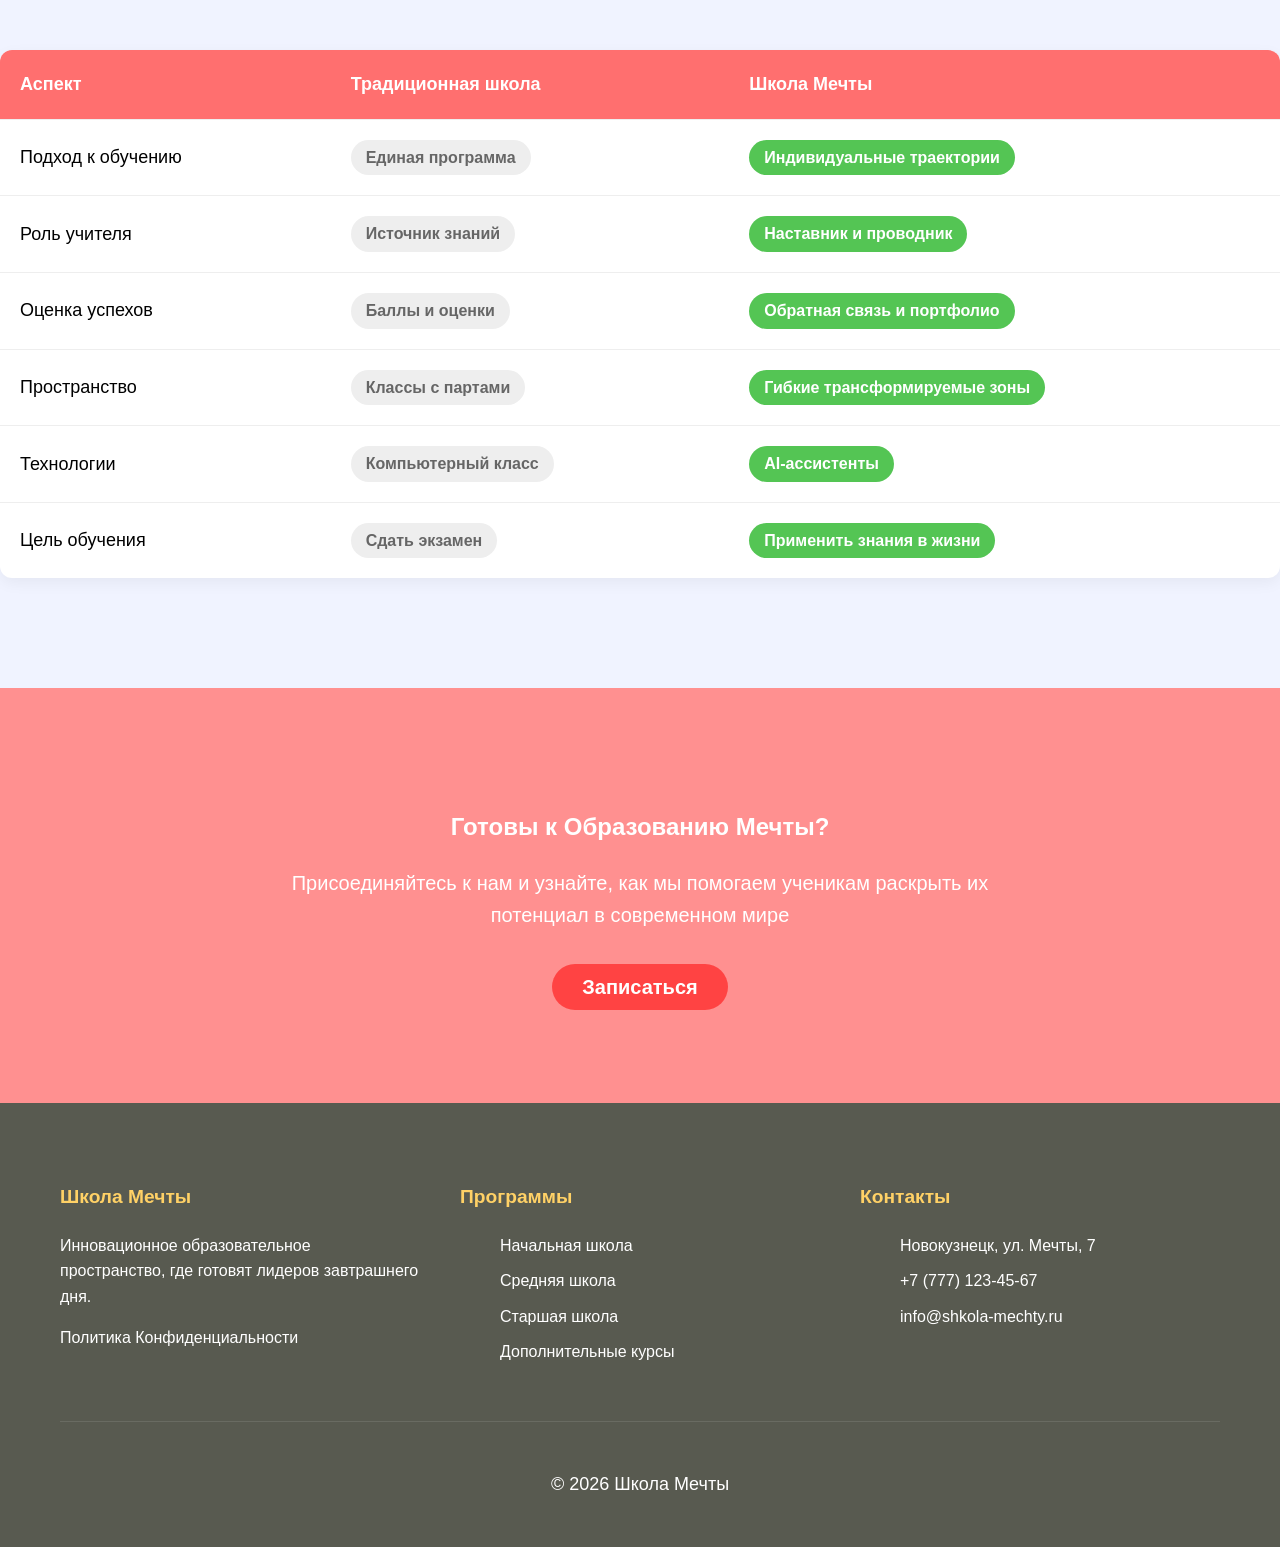
==== commit 4930827a: "Add files via upload" ====
--- a/index.html
+++ b/index.html
@@ -19,7 +19,7 @@
             <li><a href="#">Главная</a></li>
             <li><a href="about-us.html">О школе</a></li>
             <li><a href="programs.html">Программы</a></li>
-            <li><a href="school3d.html" target="_blank">Школа 3D-модель</a></li>
+            <li><a href="school3d.html" target="_blank">Школа 3Д-модель</a></li>
             <li><a href="#footer">Контакты</a></li>
         </ul>
         
@@ -150,47 +150,45 @@
 
         <!-- Сравнение -->
     <section id="comparison" class="comparison">
-        <div class="container">
-            <h1 class="section-title">Сравнение с <span>традиционной школой</span></h1>
-            
-            <table class="comparison-table">
-                <tr>
-                    <th>Аспект</th>
-                    <th>Традиционная школа</th>
-                    <th>Школа Мечты</th>
-                </tr>
-                <tr>
-                    <td>Подход к обучению</td>
-                    <td><span class="badge badge-old">Единая программа</span></td>
-                    <td><span class="badge badge-new">Индивидуальные траектории</span></td>
-                </tr>
-                <tr>
-                    <td>Роль учителя</td>
-                    <td><span class="badge badge-old">Источник знаний</span></td>
-                    <td><span class="badge badge-new">Наставник и проводник</span></td>
-                </tr>
-                <tr>
-                    <td>Оценка успехов</td>
-                    <td><span class="badge badge-old">Баллы и оценки</span></td>
-                    <td><span class="badge badge-new">Обратная связь и портфолио</span></td>
-                </tr>
-                <tr>
-                    <td>Пространство</td>
-                    <td><span class="badge badge-old">Классы с партами</span></td>
-                    <td><span class="badge badge-new">Гибкие трансформируемые зоны</span></td>
-                </tr>
-                <tr>
-                    <td>Технологии</td>
-                    <td><span class="badge badge-old">Компьютерный класс</span></td>
-                    <td><span class="badge badge-new">VR/AR и AI-ассистенты</span></td>
-                </tr>
-                <tr>
-                    <td>Цель обучения</td>
-                    <td><span class="badge badge-old">Сдать экзамен</span></td>
-                    <td><span class="badge badge-new">Применить знания в жизни</span></td>
-                </tr>
-            </table>
-        </div>
+        <h1 class="section-title">Сравнение с <span>традиционной школой</span></h1>
+        
+        <table class="comparison-table">
+            <tr>
+                <th>Аспект</th>
+                <th>Традиционная школа</th>
+                <th>Школа Мечты</th>
+            </tr>
+            <tr>
+                <td>Подход к обучению</td>
+                <td><span class="badge badge-old">Единая программа</span></td>
+                <td><span class="badge badge-new">Индивидуальные траектории</span></td>
+            </tr>
+            <tr>
+                <td>Роль учителя</td>
+                <td><span class="badge badge-old">Источник знаний</span></td>
+                <td><span class="badge badge-new">Наставник и проводник</span></td>
+            </tr>
+            <tr>
+                <td>Оценка успехов</td>
+                <td><span class="badge badge-old">Баллы и оценки</span></td>
+                <td><span class="badge badge-new">Обратная связь и портфолио</span></td>
+            </tr>
+            <tr>
+                <td>Пространство</td>
+                <td><span class="badge badge-old">Классы с партами</span></td>
+                <td><span class="badge badge-new">Гибкие трансформируемые зоны</span></td>
+            </tr>
+            <tr>
+                <td>Технологии</td>
+                <td><span class="badge badge-old">Компьютерный класс</span></td>
+                <td><span class="badge badge-new">AI-ассистенты</span></td>
+            </tr>
+            <tr>
+                <td>Цель обучения</td>
+                <td><span class="badge badge-old">Сдать экзамен</span></td>
+                <td><span class="badge badge-new">Применить знания в жизни</span></td>
+            </tr>
+        </table>
     </section>
 
     <!-- Образование Мечты -->
@@ -241,4 +239,4 @@
 
     <script src="script.js"></script>
 </body>
-</html>
+</html>
--- a/styles.css
+++ b/styles.css
@@ -582,6 +582,24 @@
 
 /* Адаптивность — Мобильные */
 @media (max-width: 768px) {
+    .navbar {
+        height: 9vh;
+        justify-content: space-around;
+    }
+
+    .logo {
+        margin: 0 12px;
+    }
+
+    .logo-img {
+        width: 75px;
+        height: 58px;
+    }
+
+    .logo-text {
+        font-size: 1.2rem;
+    }
+
     .nav-links {
         position: fixed;
         top: 60px;
@@ -627,7 +645,7 @@
     }
 
     .hero {
-        margin-top: 60px;
+        margin-top: 9vh;
         height: auto;
         min-height: calc(100vh - 60px);
         align-items: center;
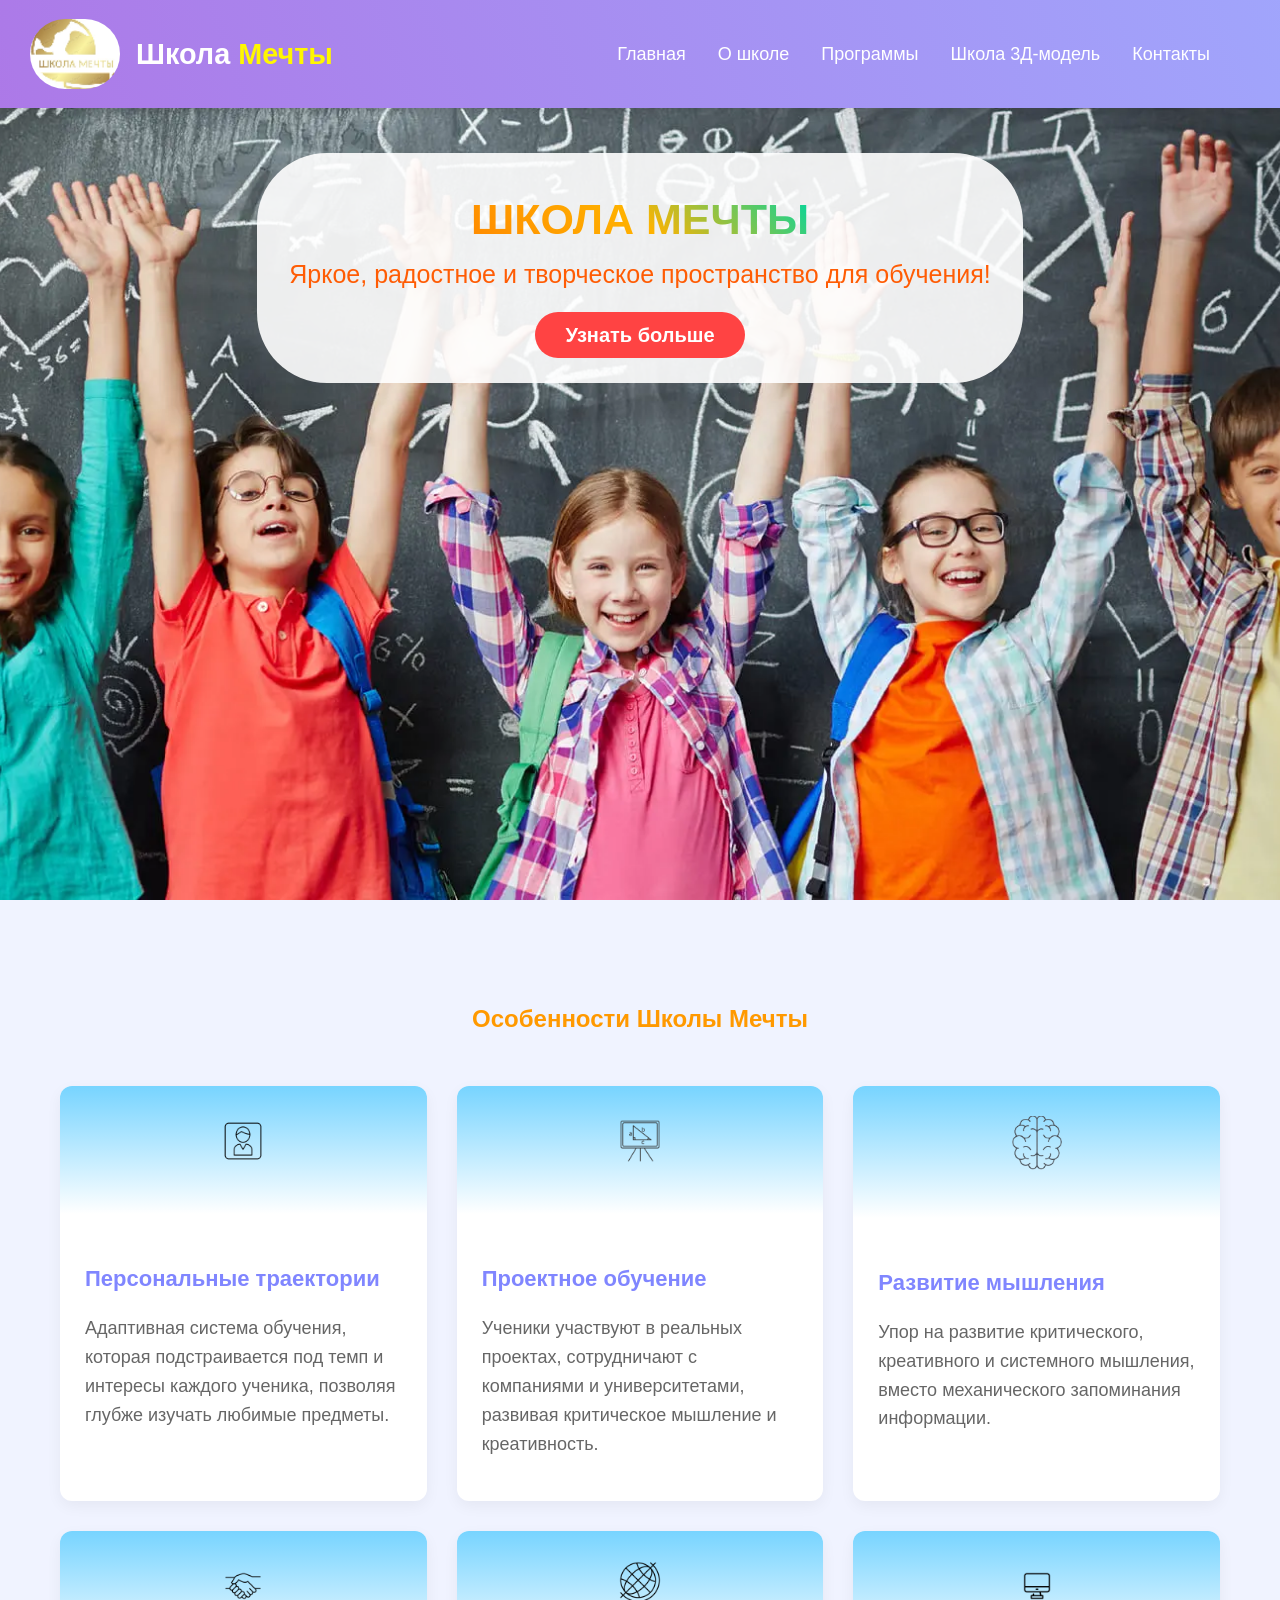
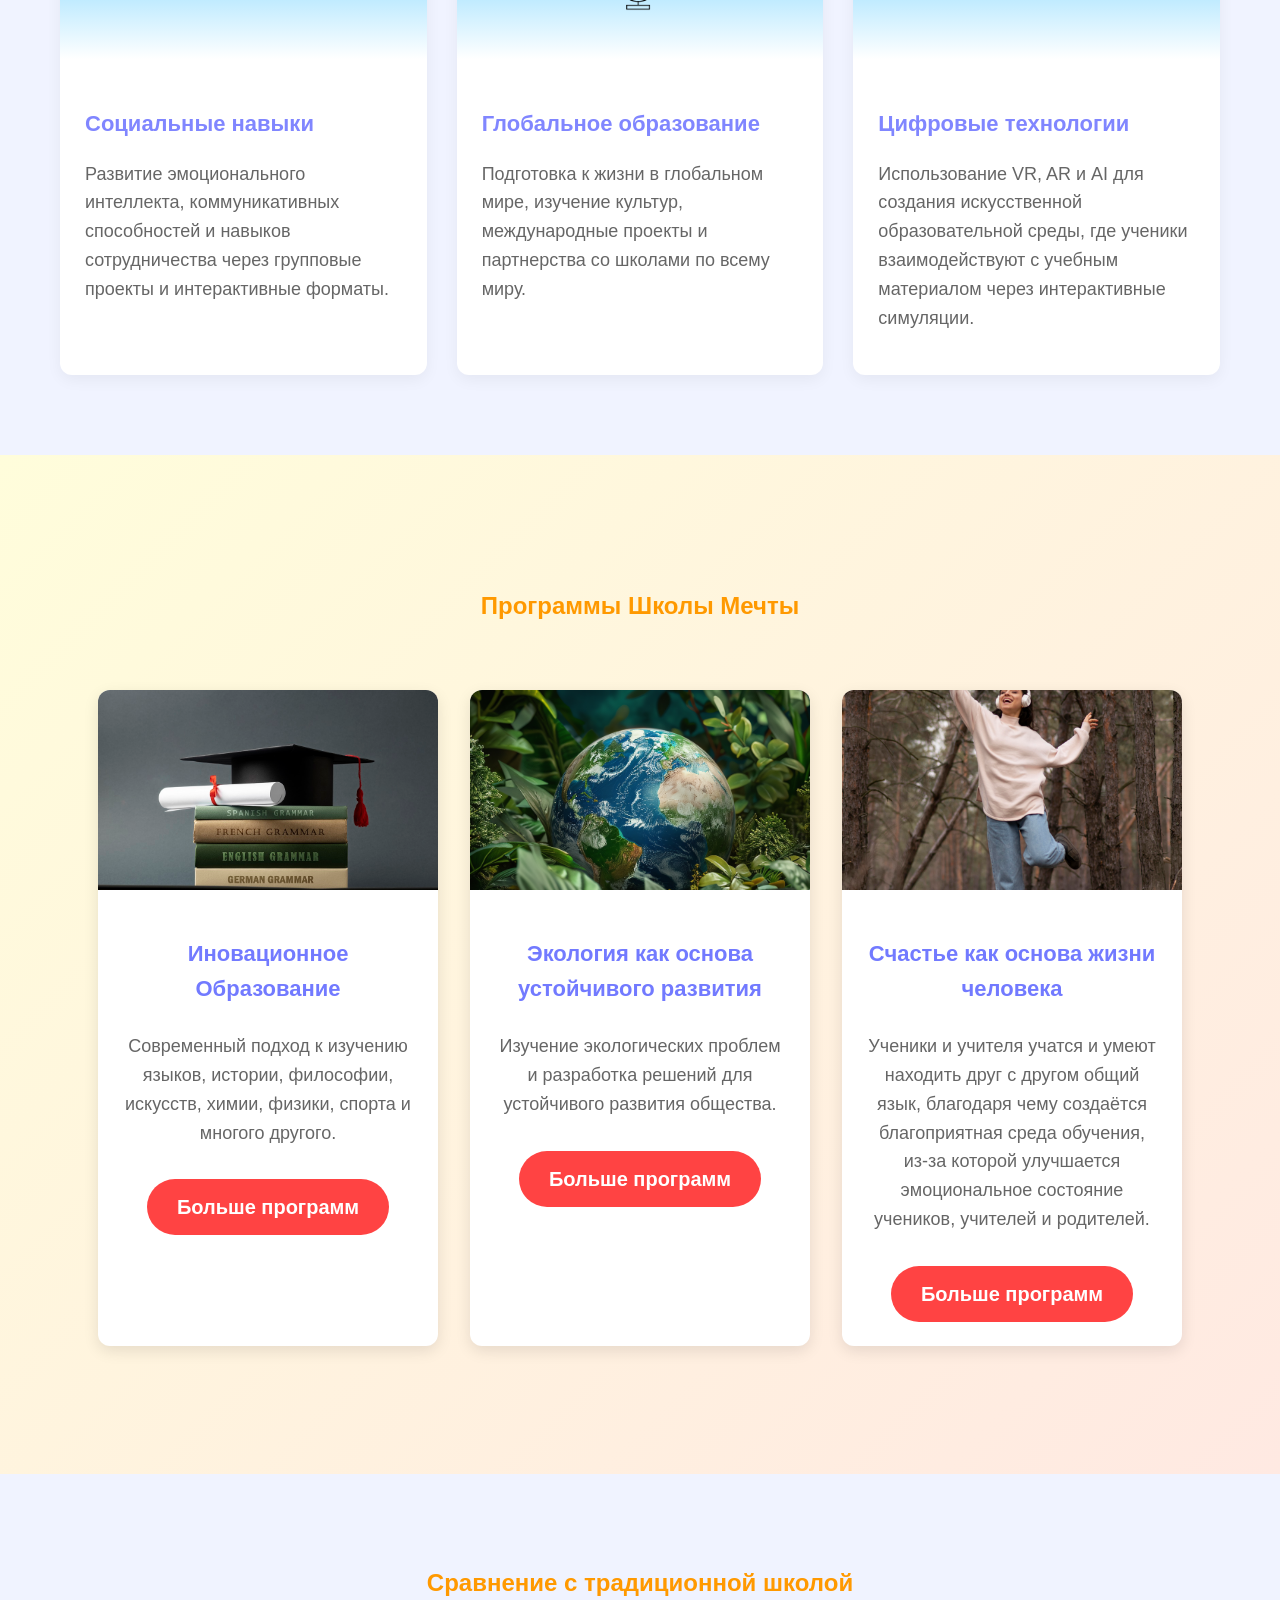
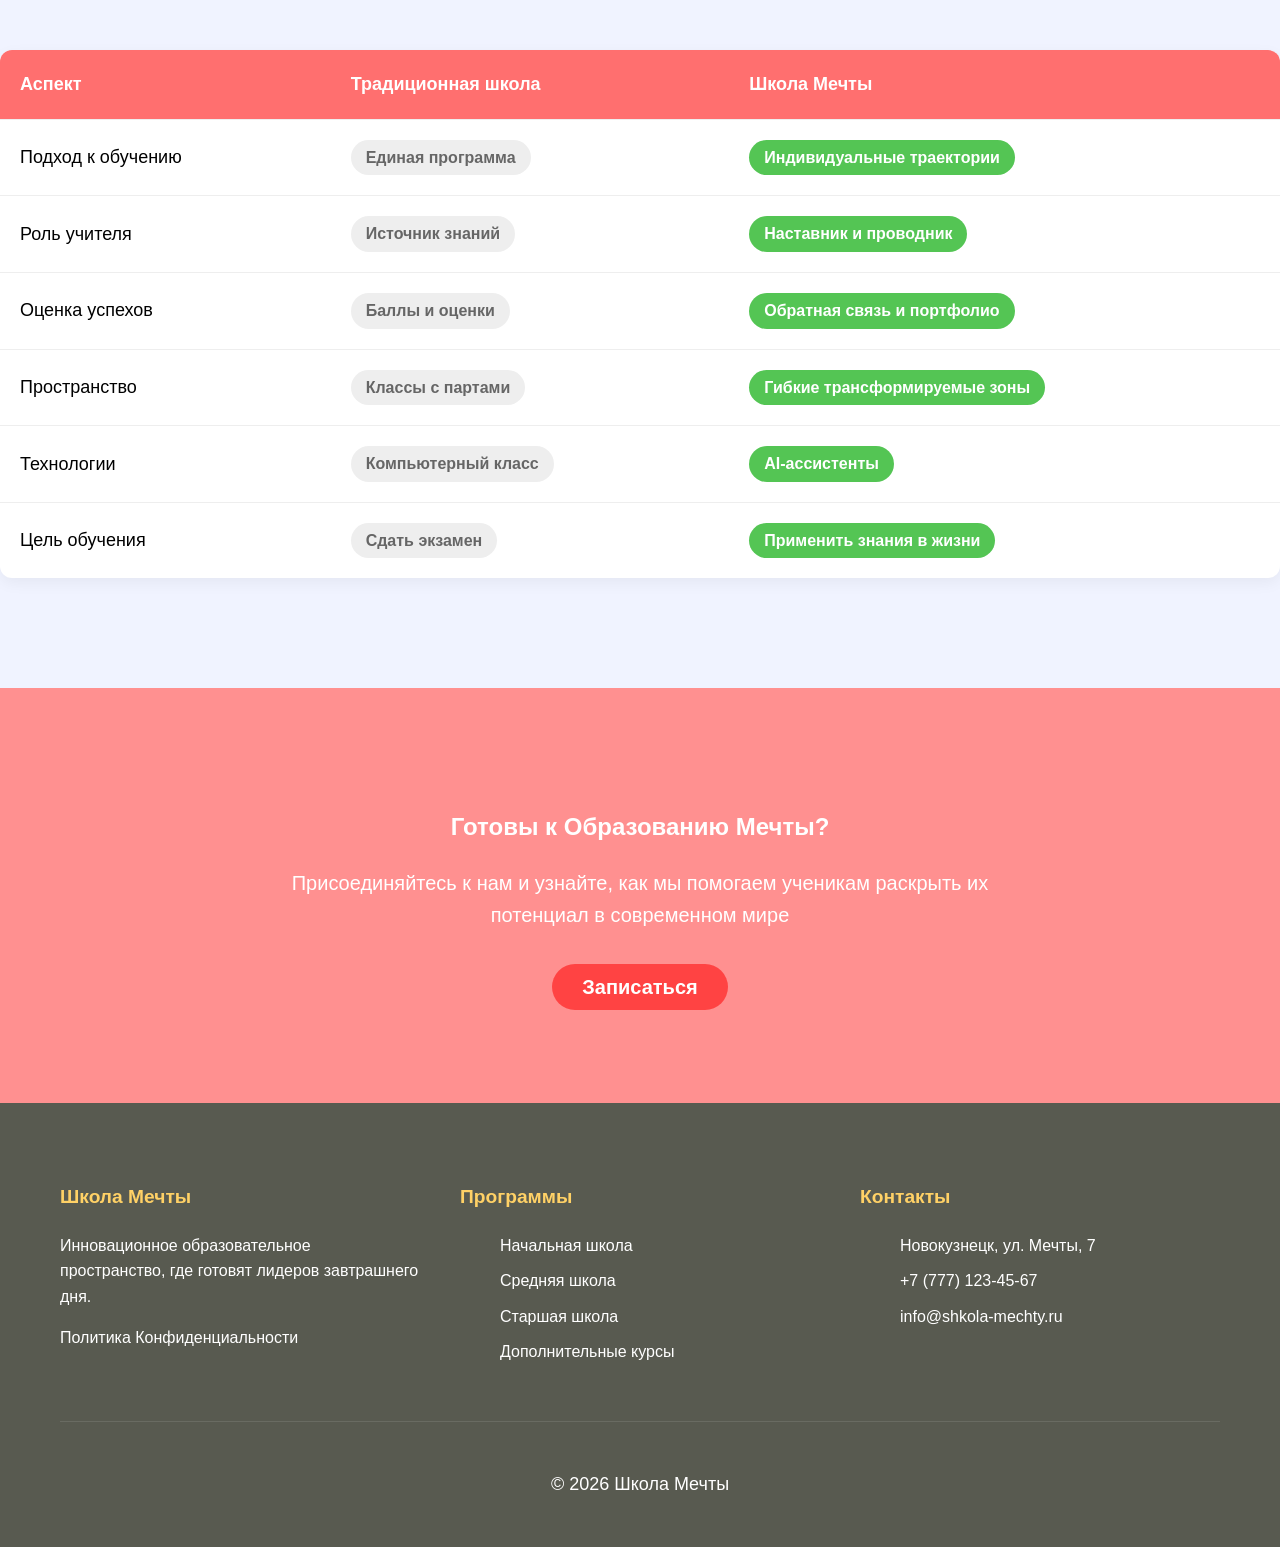
==== commit 17e8b3e0: "Add files via upload" ====
--- a/index.html
+++ b/index.html
@@ -6,8 +6,97 @@
     <title>Школа Мечты - Яркая и радостная</title>
     <link rel="shortcut icon" href="img/logo.png" type="image/png">
     <link rel="stylesheet" href="styles.css">
+    <style>
+        /* Прелоадер */
+        #preloader {
+            position: fixed;
+            top: 0;
+            left: 0;
+            width: 100%;
+            height: 100%;
+            background: linear-gradient(135deg, #667eea 0%, #764ba2 100%);
+            z-index: 99999;
+            display: flex;
+            flex-direction: column;
+            align-items: center;
+            justify-content: center;
+            transition: opacity 0.6s ease, visibility 0.6s ease;
+        }
+        #preloader.hidden {
+            opacity: 0;
+            visibility: hidden;
+            pointer-events: none;
+        }
+        .preloader-logo {
+            display: flex;
+            align-items: center;
+            gap: 12px;
+            margin-bottom: 30px;
+            animation: preloaderPulse 2s ease-in-out infinite;
+        }
+        .preloader-logo-img {
+            width: 70px;
+            height: 58px;
+            background: url('img/logo.png') no-repeat center / cover;
+            filter: drop-shadow(0 2px 8px rgba(0,0,0,0.3));
+            border-radius: 30px;
+        }
+        .preloader-logo-text {
+            font-size: 28px;
+            font-weight: 700;
+            color: white;
+            text-shadow: 0 2px 10px rgba(0,0,0,0.3);
+            letter-spacing: 1px;
+        }
+        .preloader-logo-text span {
+            color: #ffd12a;
+        }
+        .preloader-bar {
+            width: 200px;
+            height: 4px;
+            background: rgba(255,255,255,0.2);
+            border-radius: 2px;
+            overflow: hidden;
+            position: relative;
+        }
+        .preloader-bar-fill {
+            position: absolute;
+            top: 0;
+            left: 0;
+            height: 100%;
+            width: 0%;
+            background: linear-gradient(90deg, #ffcc00, #ffaa00);
+            border-radius: 2px;
+            animation: preloaderFill 1.5s ease-out forwards;
+        }
+        .preloader-subtext {
+            margin-top: 15px;
+            font-size: 14px;
+            color: rgba(255,255,255,0.7);
+            letter-spacing: 2px;
+            text-transform: uppercase;
+        }
+        @keyframes preloaderPulse {
+            0%, 100% { transform: scale(1); }
+            50% { transform: scale(1.05); }
+        }
+        @keyframes preloaderFill {
+            0% { width: 0%; }
+            100% { width: 100%; }
+        }
+    </style>
 </head>
 <body>
+    <div id="preloader">
+        <div class="preloader-logo">
+            <div class="preloader-logo-img"></div>
+            <div class="preloader-logo-text">Школа&nbsp;<span>Мечты</span></div>
+        </div>
+        <div class="preloader-bar">
+            <div class="preloader-bar-fill"></div>
+        </div>
+        <div class="preloader-subtext">Загрузка...</div>
+    </div>
     <!-- Меню с логотипом -->
     <nav class="navbar">
         <div class="logo">
@@ -67,7 +156,7 @@
                         <p>Ученики участвуют в реальных проектах, сотрудничают с компаниями и университетами, развивая критическое мышление и креативность.</p>
                     </div>
                 </div>
-
+                
                 <div class="feature-card">
                     <div class="feature-icon">
                         <img src="img/mozgi.png" alt="">
@@ -237,6 +326,13 @@
         </div>
     </footer>
 
+    <script>
+        window.addEventListener('load', function() {
+            setTimeout(function() {
+                document.getElementById('preloader').classList.add('hidden');
+            }, 600);
+        });
+    </script>
     <script src="script.js"></script>
 </body>
 </html>
--- a/styles.css
+++ b/styles.css
@@ -59,7 +59,7 @@
 }
 
 .logo-text {
-    color: #f6d45d;
+    color: #ffffff;
     font-size: 1.8rem;
     font-weight: 700;
     display: flex;
@@ -67,7 +67,7 @@
 }
 
 .logo-text span {
-    color: #ffffff;
+    color: #fff700;
 }
 
 .nav-links {
@@ -584,7 +584,6 @@
 @media (max-width: 768px) {
     .navbar {
         height: 9vh;
-        justify-content: space-around;
     }
 
     .logo {
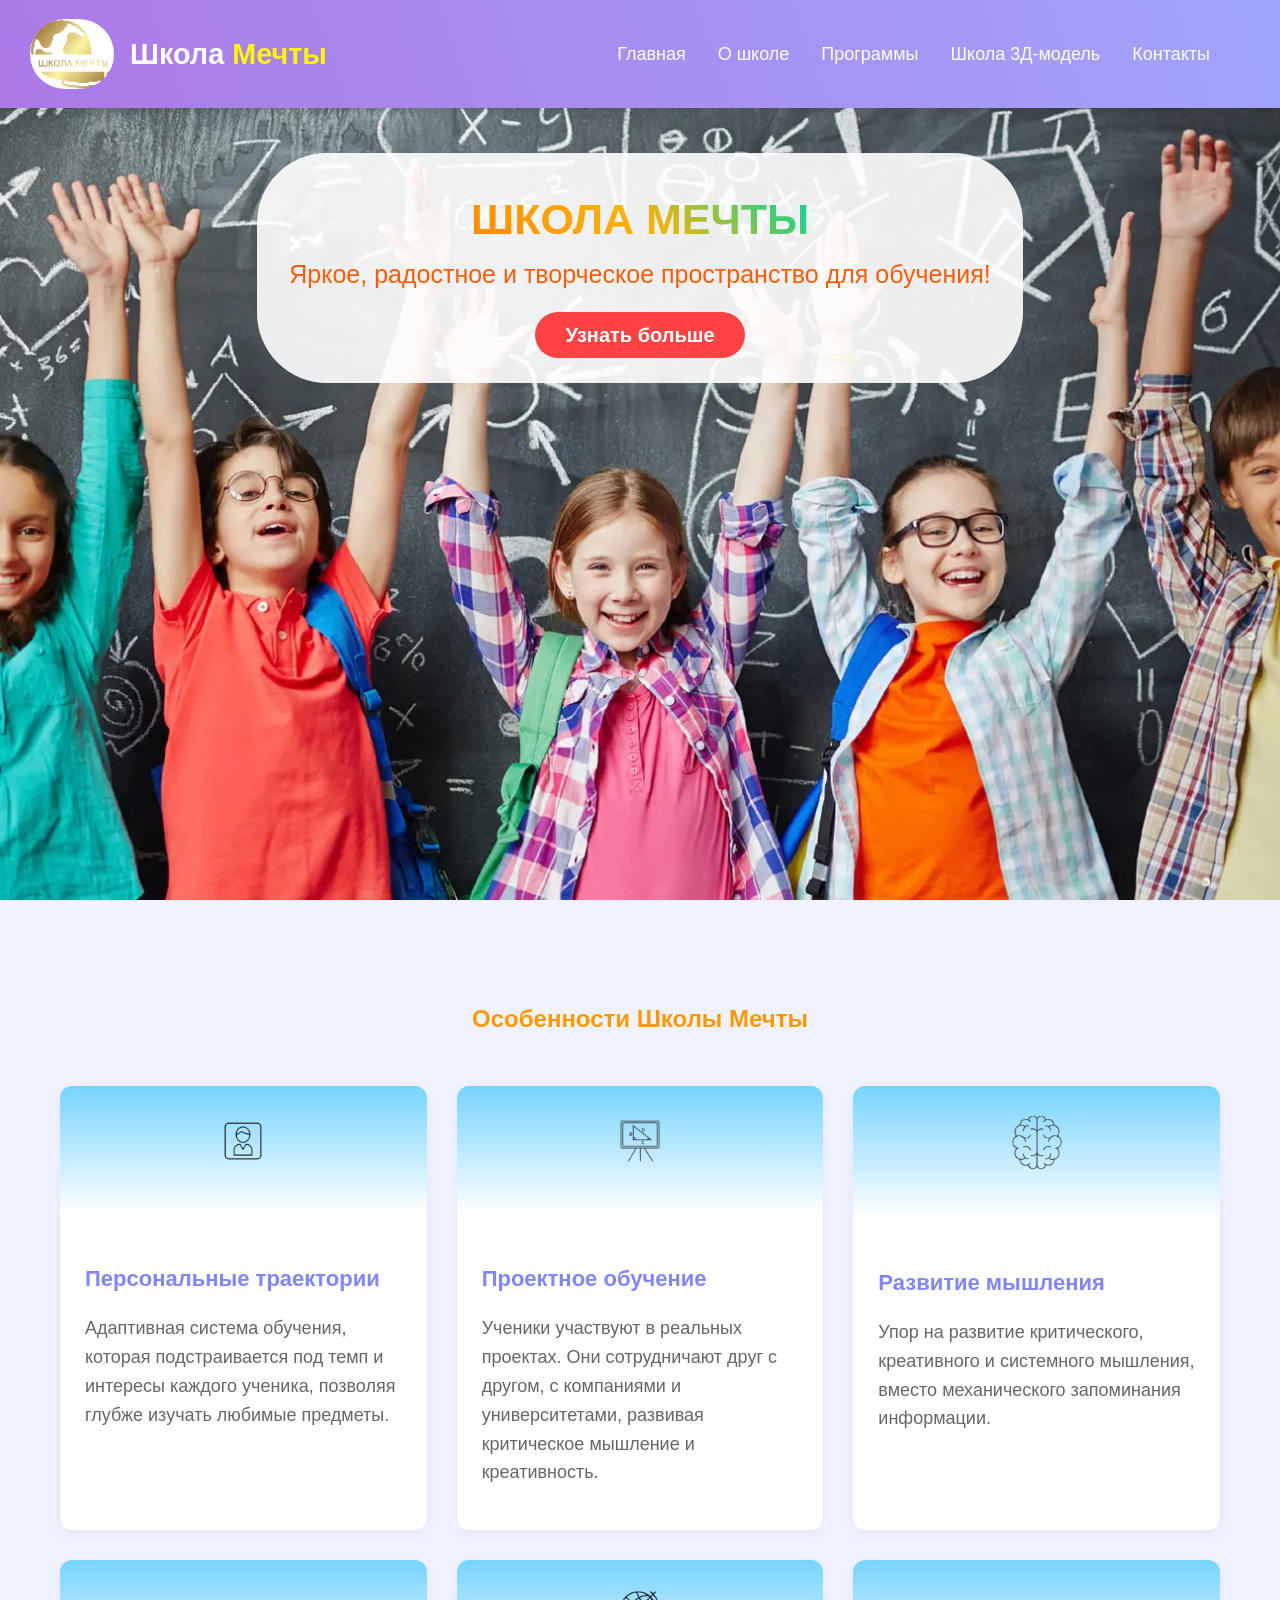
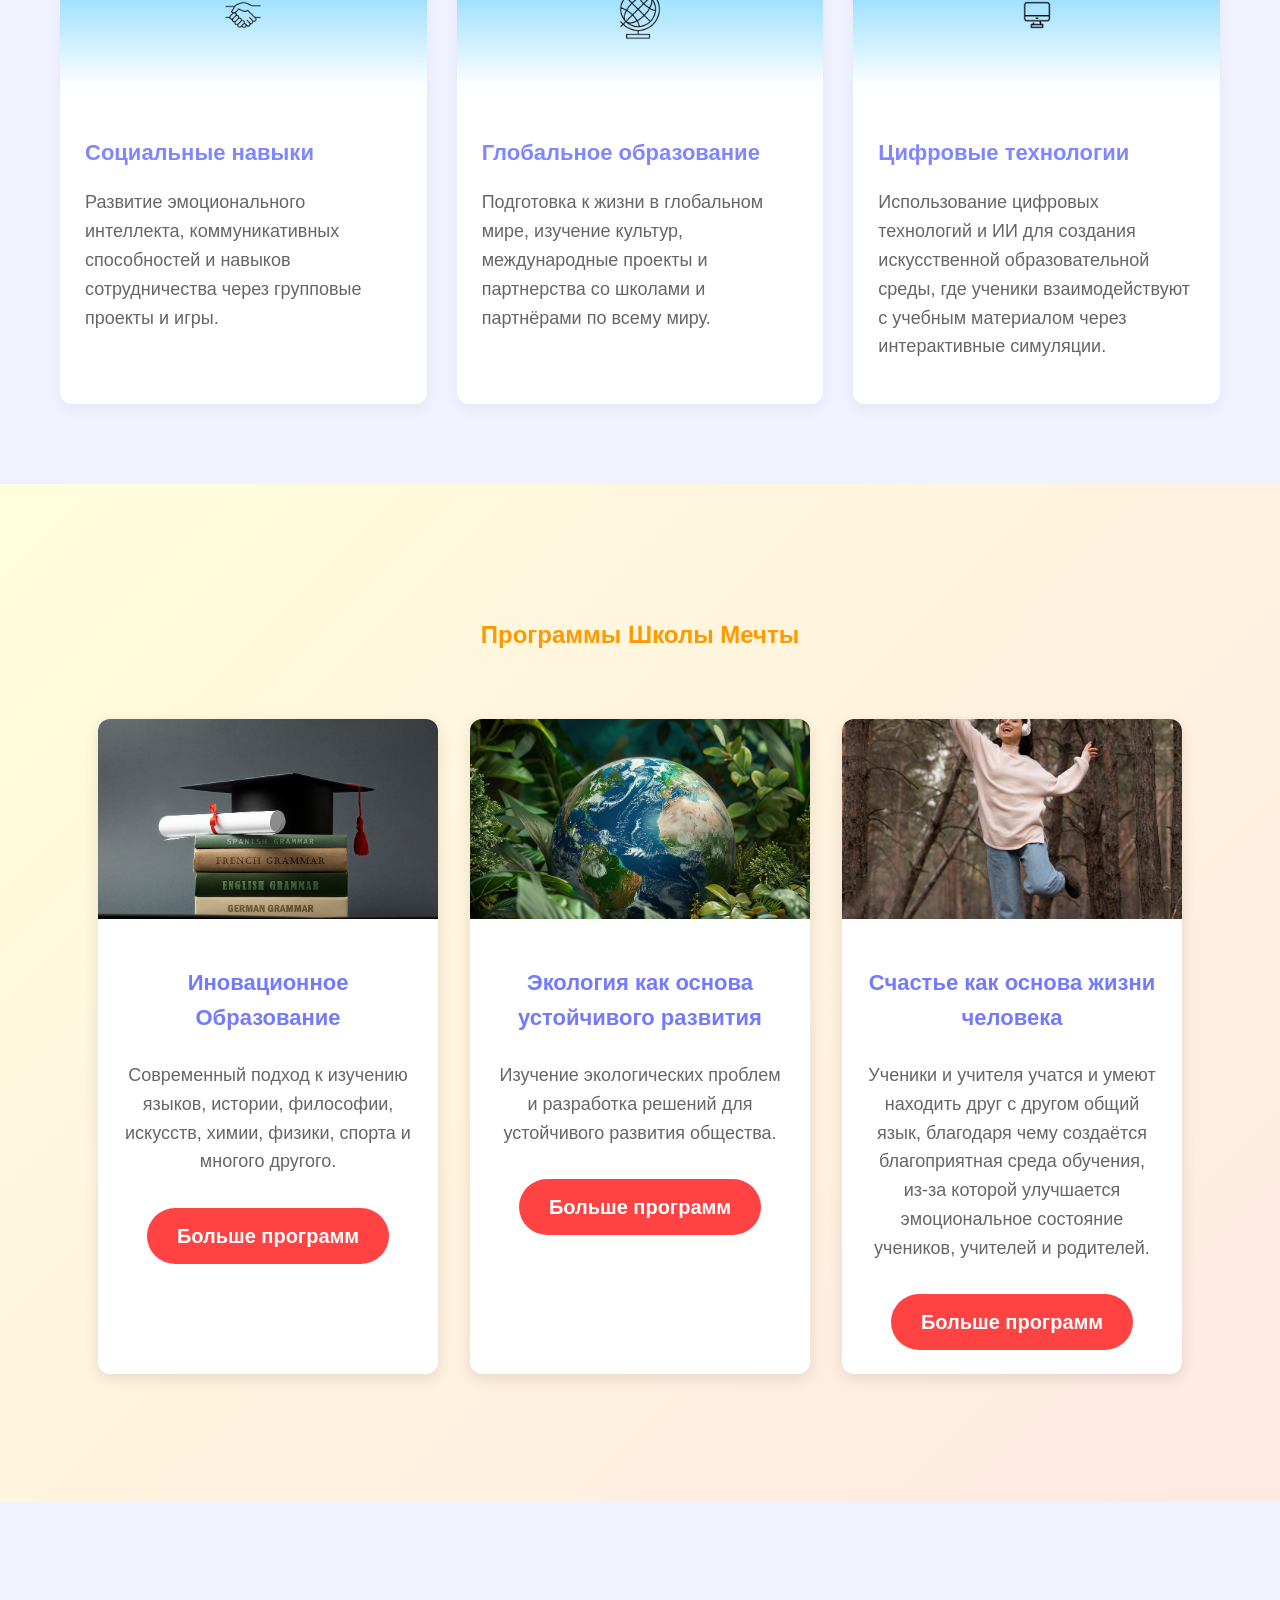
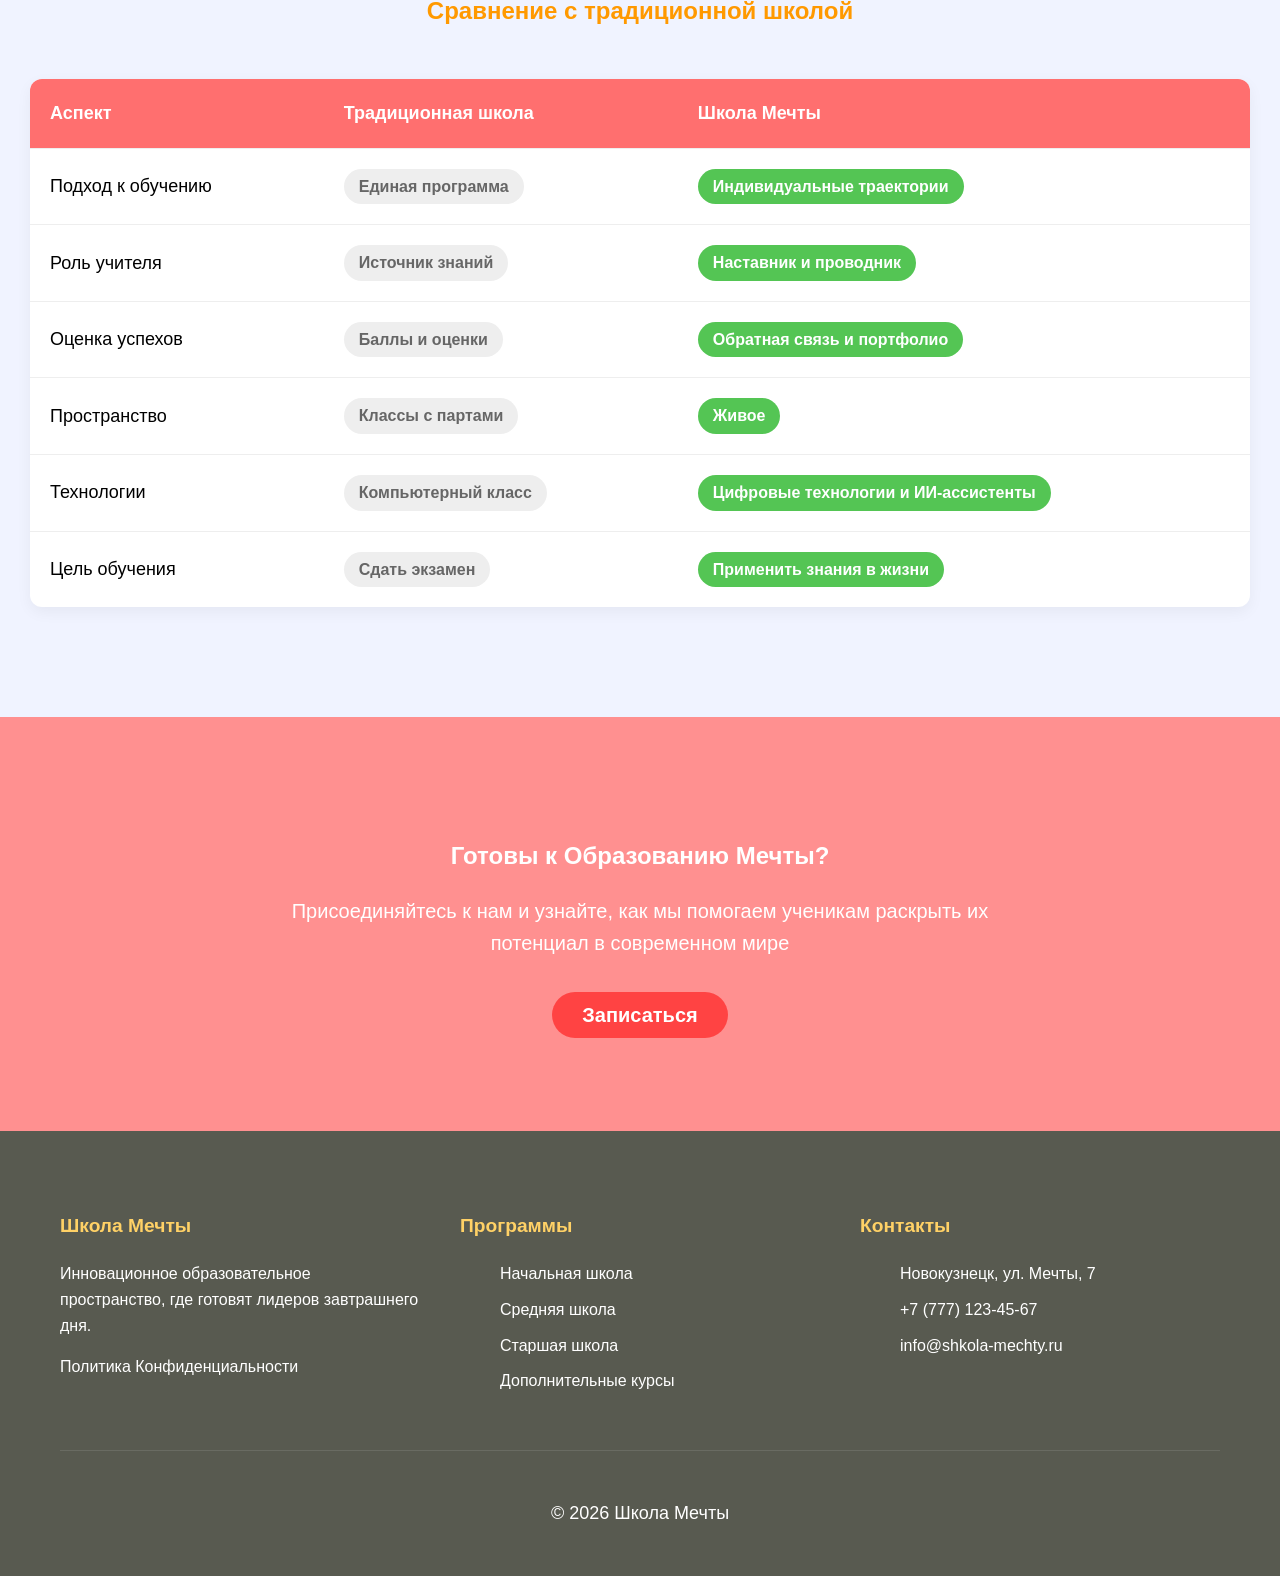
==== commit c4e03c2c: "Add files via upload" ====
--- a/index.html
+++ b/index.html
@@ -153,7 +153,7 @@
                     </div>
                     <div class="feature-content">
                         <h3>Проектное обучение</h3>
-                        <p>Ученики участвуют в реальных проектах, сотрудничают с компаниями и университетами, развивая критическое мышление и креативность.</p>
+                        <p>Ученики участвуют в реальных проектах. Они сотрудничают друг с другом, с компаниями и университетами, развивая критическое мышление и креативность.</p>
                     </div>
                 </div>
                 
@@ -173,7 +173,7 @@
                     </div>
                     <div class="feature-content">
                         <h3>Социальные навыки</h3>
-                        <p>Развитие эмоционального интеллекта, коммуникативных способностей и навыков сотрудничества через групповые проекты и интерактивные форматы.</p>
+                        <p>Развитие эмоционального интеллекта, коммуникативных способностей и навыков сотрудничества через групповые проекты и игры.</p>
                     </div>
                 </div>
 
@@ -183,7 +183,7 @@
                     </div>
                     <div class="feature-content">
                         <h3>Глобальное образование</h3>
-                        <p>Подготовка к жизни в глобальном мире, изучение культур, международные проекты и партнерства со школами по всему миру.</p>
+                        <p>Подготовка к жизни в глобальном мире, изучение культур, международные проекты и партнерства со школами и партнёрами по всему миру.</p>
                     </div>
                 </div>
 
@@ -194,7 +194,7 @@
                     </div>
                     <div class="feature-content">
                         <h3>Цифровые технологии</h3>
-                        <p>Использование VR, AR и AI для создания искусственной образовательной среды, где ученики взаимодействуют с учебным материалом через интерактивные симуляции.</p>
+                        <p>Использование цифровых технологий и ИИ для создания искусственной образовательной среды, где ученики взаимодействуют с учебным материалом через интерактивные симуляции.</p>
                     </div>
                 </div>
             </div>
@@ -265,12 +265,12 @@
             <tr>
                 <td>Пространство</td>
                 <td><span class="badge badge-old">Классы с партами</span></td>
-                <td><span class="badge badge-new">Гибкие трансформируемые зоны</span></td>
+                <td><span class="badge badge-new">Живое</span></td>
             </tr>
             <tr>
                 <td>Технологии</td>
                 <td><span class="badge badge-old">Компьютерный класс</span></td>
-                <td><span class="badge badge-new">AI-ассистенты</span></td>
+                <td><span class="badge badge-new">Цифровые технологии и ИИ-ассистенты</span></td>
             </tr>
             <tr>
                 <td>Цель обучения</td>
@@ -296,7 +296,7 @@
                     <h3>Школа Мечты</h3>
                     <p>Инновационное образовательное пространство, где готовят лидеров завтрашнего дня.</p>
                     <div class="PP">
-                        <a href="https://disk.yandex.ru/d/dV45PSQW5V2rdw">Политика Конфиденциальности</a>
+                        <a href="">Политика Конфиденциальности</a>
                     </div>
                 </div>
                 
--- a/styles.css
+++ b/styles.css
@@ -35,7 +35,7 @@
 }
 
 .logo-img {
-    width: 90px;
+    width: 84px;
     height: 70px;
     margin-right: 16px;
     border-radius: 52px;
@@ -390,7 +390,7 @@
 }
 
 .comparison {
-    padding: 70px 0;
+    padding: 70px 30px;
     background: #f0f3ff;
 }
 
@@ -596,7 +596,7 @@
     }
 
     .logo-text {
-        font-size: 1.2rem;
+        font-size: 1.3rem;
     }
 
     .nav-links {
@@ -784,7 +784,10 @@
         margin: 20px 0;
     }
 
-    .comparison-table th,
+    .comparison-table th {
+        display: none;
+    }
+
     .comparison-table td {
         padding: 12px 8px;
     }
@@ -880,12 +883,8 @@
         height: 58px;
     }
 
-    .logo-text {
-        font-size: 1.2rem;
-    }
-
     .section-title h1 {
-        font-size: 24px;
+        font-size: 25px;
     }
 
     .feature-content h3 {
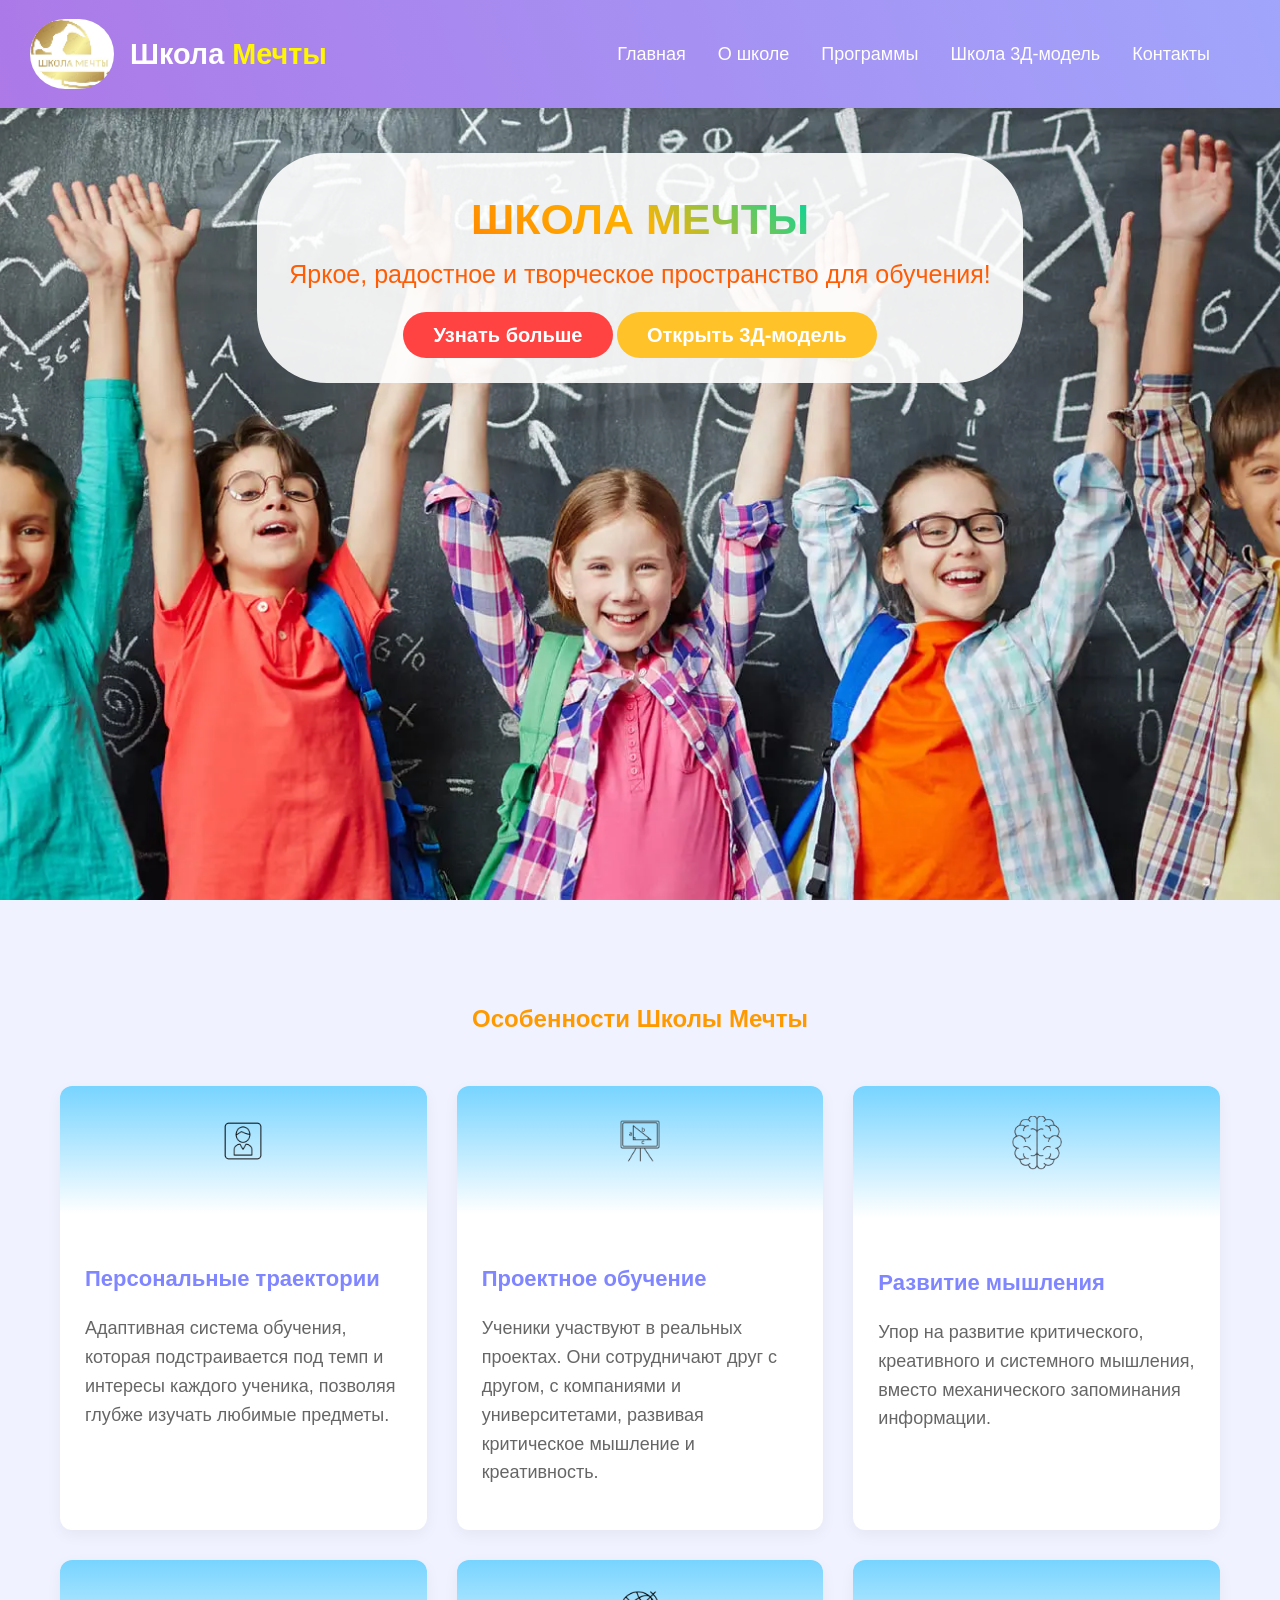
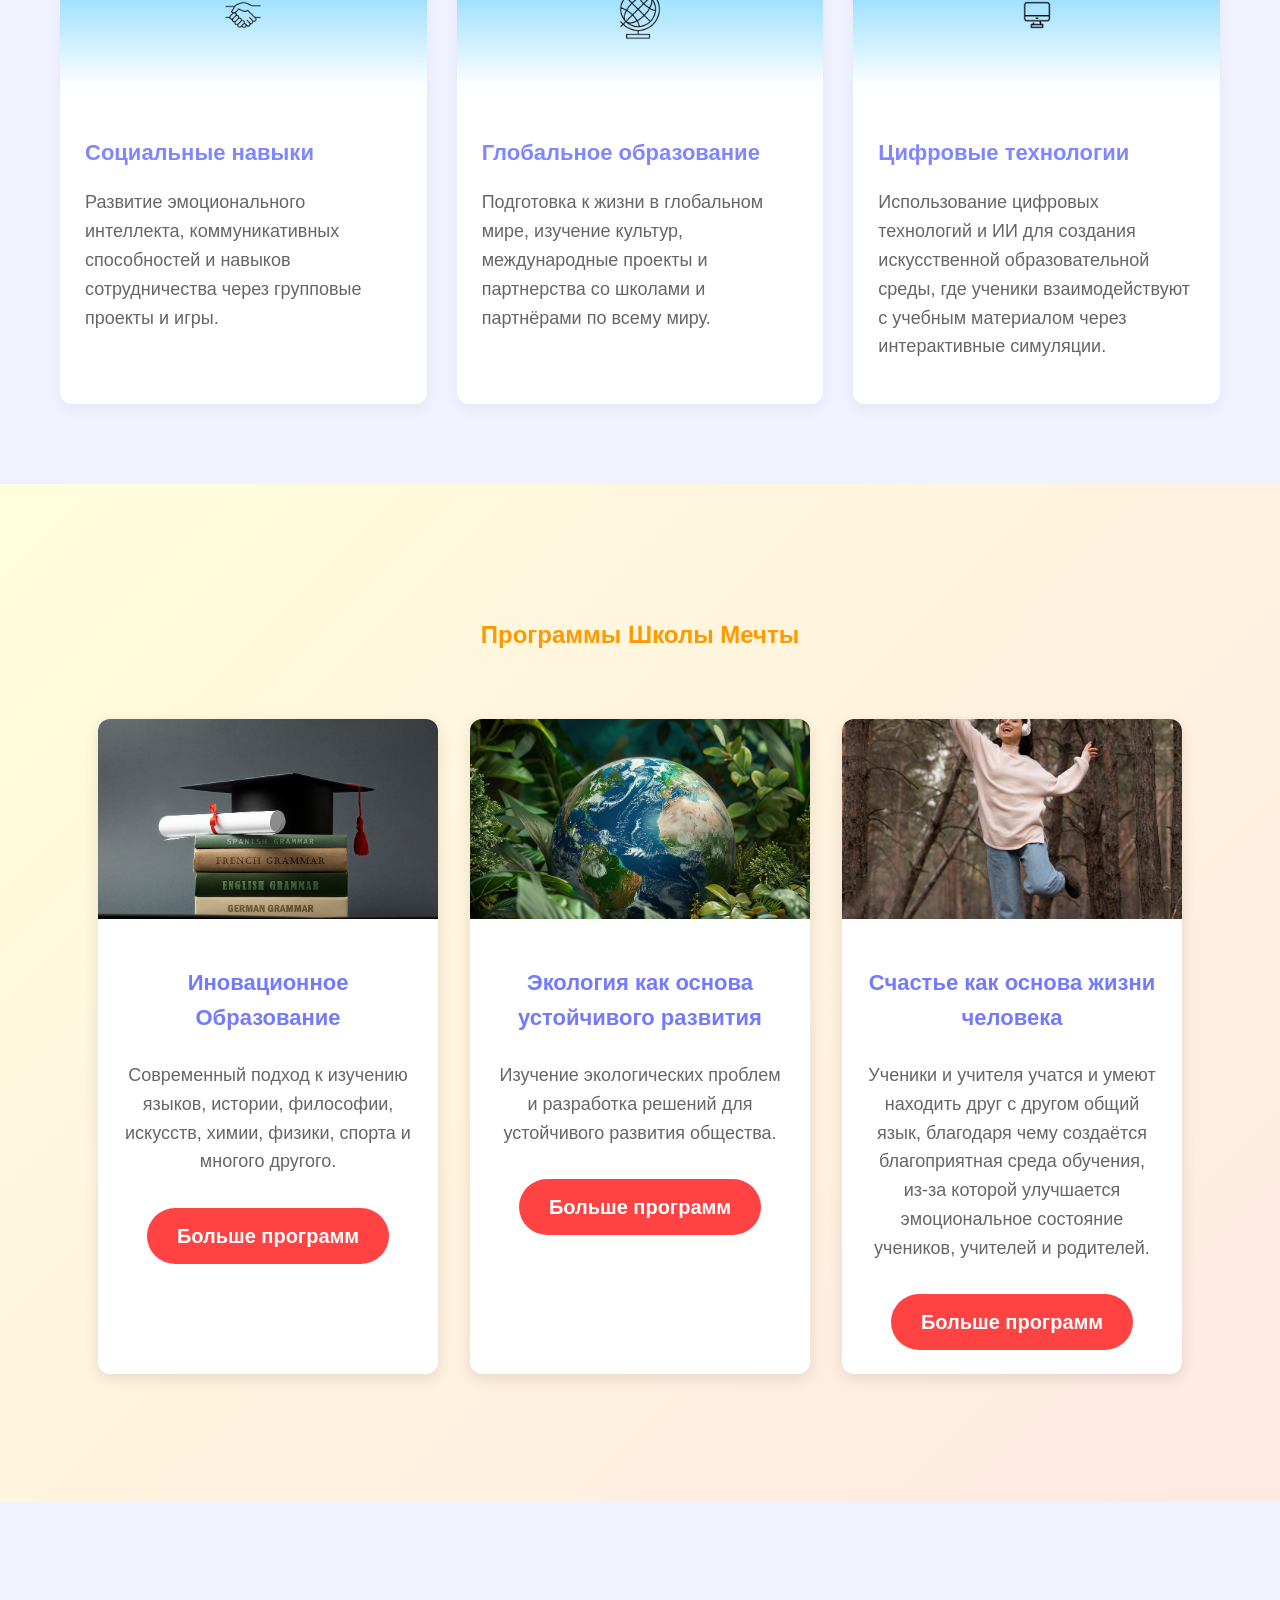
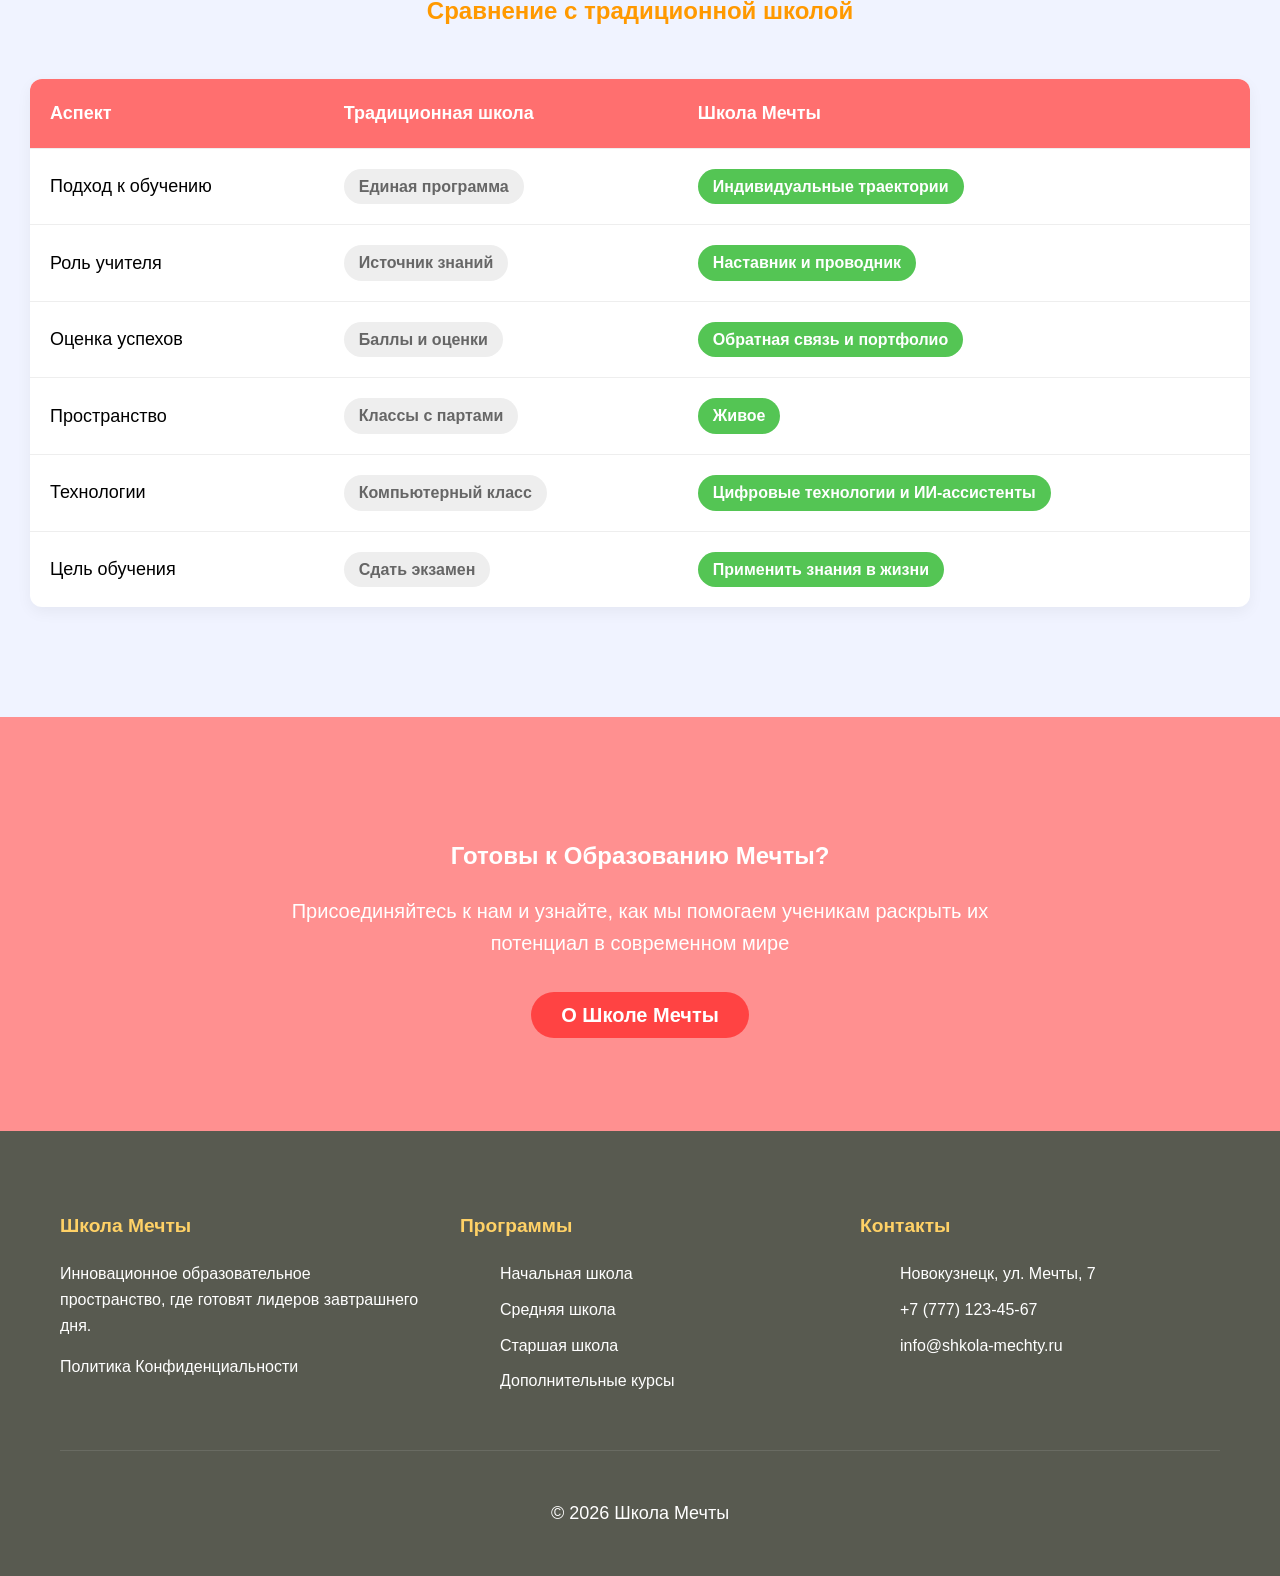
==== commit e97eb40f: "Add files via upload" ====
--- a/index.html
+++ b/index.html
@@ -127,6 +127,7 @@
             <h1>ШКОЛА МЕЧТЫ</h1>
             <p class="subtitle">Яркое, радостное и творческое пространство для обучения!</p>
             <a class="button" href="#features">Узнать больше</a>
+            <a target="_blank" class="button2" href="school3d.html">Открыть 3Д-модель</a>
         </div>
     </section>
 
@@ -285,7 +286,7 @@
         <div class="container">
             <h1>Готовы к Образованию Мечты?</h1>
             <p>Присоединяйтесь к нам и узнайте, как мы помогаем ученикам раскрыть их потенциал в современном мире</p>
-            <a href="#" class="button">Записаться</a>
+            <a href="about-us.html" class="button">О Школе Мечты</a>
         </div>
     </section>
     
--- a/styles.css
+++ b/styles.css
@@ -178,9 +178,40 @@
     align-self:flex-end;
 }
 
+.button2 {
+    background: rgb(255, 194, 41);
+    color: white;
+    border: none;
+    padding: 12px 30px;
+    font-size: 20px;
+    border-radius: 50px;
+    cursor: pointer;
+    transition: all 0.3s ease;
+    margin-top: 1rem;
+    font-size: 20px;
+    font-weight: 700;
+    text-decoration: none;
+    align-self:flex-end;
+}
+
 .button:hover {
     background: #ff2222;
     box-shadow: 0 10px 20px rgba(255, 0, 0, 0.2);
+}
+
+.button:active {
+    background: #ff2222;
+    box-shadow: 0 10px 20px rgba(255, 0, 0, 0.2);
+}
+
+.button2:hover {
+    background: #f5d103;
+    box-shadow: 0 10px 20px #f4c0065e;
+}
+
+.button2:active {
+    background: #f5d103;
+    box-shadow: 0 10px 20px #f4c0065e;
 }
 
 /* Features Section */
